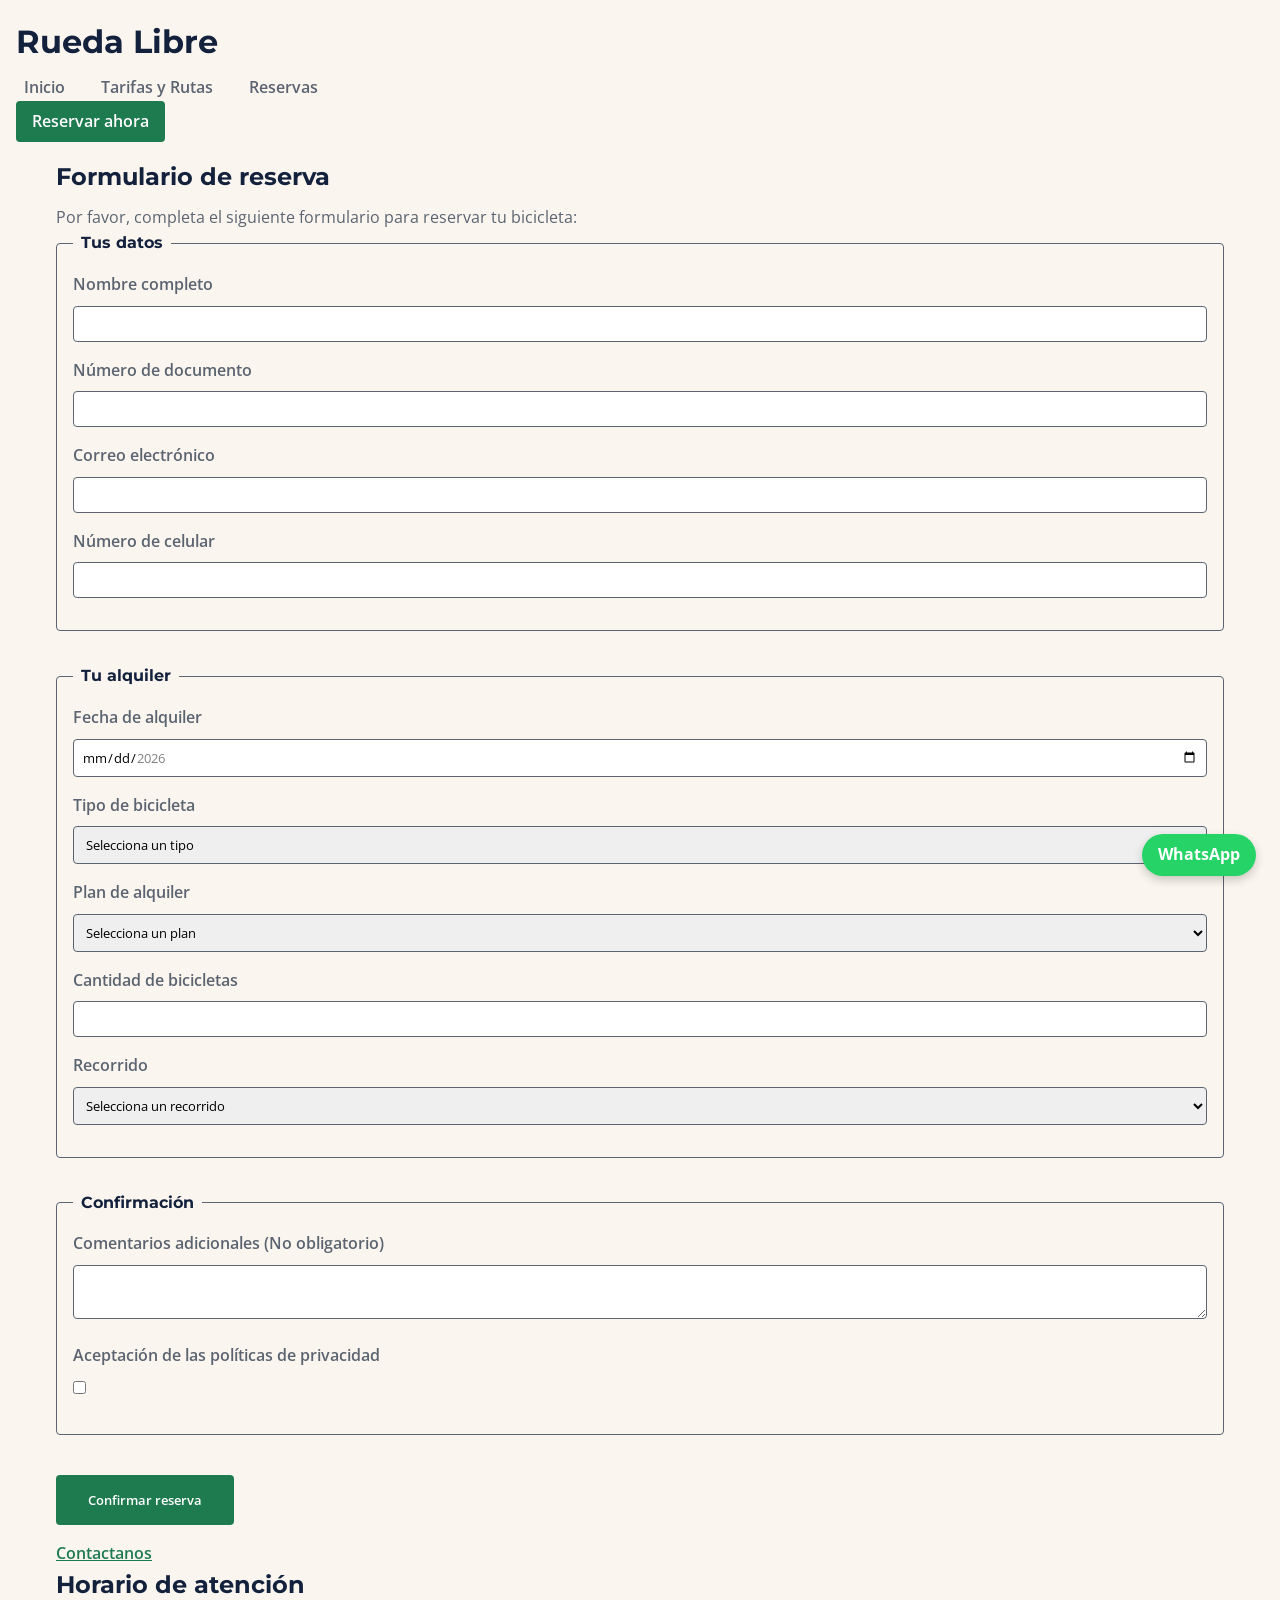
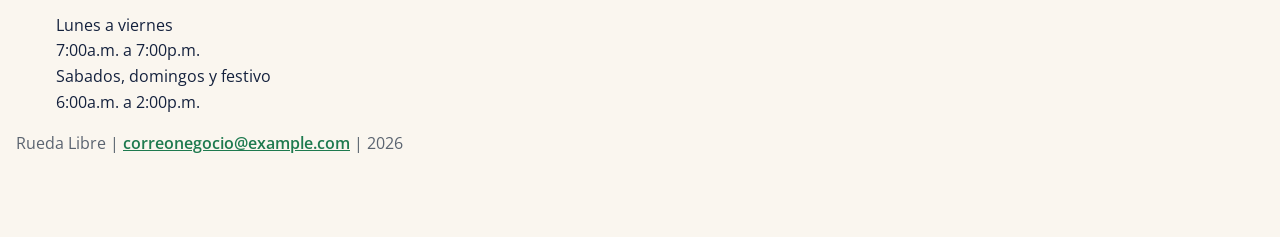
==== paginas/reservas.html @ 7e75de35 "v1.0" ====
<!doctype html>
<footer lang="es">
  <head>
    <meta charset="UTF-8" />
    <meta name="viewport" content="width=device-width, initial-scale=1.0" />
    <title>Reserva tu bicicleta</title>

    <link rel="preconnect" href="https://fonts.googleapis.com" />
    <link rel="preconnect" href="https://fonts.gstatic.com" crossorigin />
    <link
      href="https://fonts.googleapis.com/css2?family=Montserrat:ital,wght@0,100..900;1,100..900&family=Open+Sans:ital,wght@0,300..800;1,300..800&display=swap"
      rel="stylesheet"
    />
    <link rel="stylesheet" href="../css/styles.css" />
  </head>
  <body>

    <header>
      <h1> Rueda Libre</h1>
      <nav> 
      <ul id="menu">
      <li><a href="../index.html">Inicio</a></li>
      <li><a href="tarifas.html">Tarifas y Rutas</a></li>
      <li><a href="#reservas">Reservas</a></li>
      
    </ul>
    <a href="reservas.html" class="boton-reservar">Reservar ahora</a>
    </nav>
    </header>


    <main>

      <section>
        <h2>Formulario de reserva</h2>
        <p>Por favor, completa el siguiente formulario para reservar tu bicicleta:</p>

      <form action="#" method="post">
        <fieldset>
          <legend>Tus datos</legend> 
          <p>
            <label for="nombre">Nombre completo</label>
            <input type="text" id="nombre" name="nombre" required minlength="3"/>
          </p>
          <p> 
            <label for="documento">Número de documento</label>
            <input type="tel" id="documento" name="documento" required minlength="6" maxlength="10"/>
          </p>
          <p>
            <label for="correo">Correo electrónico</label>
            <input type="email" id="correo" name="correo" required/>
          </p>
          <p>
            <label for="celular">Número de celular</label>
            <input type="tel" id="celular" name="celular" required minlength="10" maxlength="10" pattern="3[0-9]{9}" title="El número debe tener 10 dígitos y empezar por 3"/>
           </p>
    
        </fieldset>

        <fieldset>
          <legend>Tu alquiler</legend> 
          <p>
            <label for="fecha">Fecha de alquiler</label>
            <input type="date" id="fecha" name="fecha" required min="2026-11-01" max="2026-12-31"/>
          </p>
          <p>
            <label for="tipobici">Tipo de bicicleta</label>
            <select id="tipobici" name="tipobici" required>
              <option value="">Selecciona un tipo</option>
              <option value="urbana">Urbana</option>
              <option value="montaña">Montaña</option>
              <option value="eléctrica">Eléctrica</option>
            </select>
          </p>
          <p>
            <label for="plan">Plan de alquiler</label>
            <select id="plan" name="plan" required>
              <option value="">Selecciona un plan</option>
              <option value="1hora">1 hora</option>
              <option value="mediodia">Medio dia</option>
              <option value="diacompleto">Día completo</option>
            </select>
          </p>
          <p>
            <label for="cantidad">Cantidad de bicicletas</label>
            <input type="number" id="cantidad" name="cantidad" required min="1" max="6"/>
          </p>
          <p>
            <label for="recorrido">Recorrido</label>
            <select id="recorrido" name="recorrido" required>
              <option value="">Selecciona un recorrido</option>
              <option value="rioyparques">Rio y Parques</option>
              <option value="saboresdebarrio">Sabores de Barrio</option>
              <option value="retolaspalmas">Reto Las Palmas</option>
              <option value="ninguno">Ninguno</option>
            </select>
          </p>
          </fieldset>

          <fieldset>
          <legend>Confirmación</legend>
          <p>
            <label for="comentarios">Comentarios adicionales (No obligatorio)</label>
            <textarea id="comentarios" name="comentarios" rows="2" maxlength="300"></textarea>
          </p>
          <p>
            <label for="politicas">Aceptación de las políticas de privacidad</label>
            <input type="checkbox" id="politicas" name="politicas" required/>
          </p>
          </fieldset>
          <p><button type="submit">Confirmar reserva</button></p>

      </form>
    </section>

    



    <a href="mailto:correocontacto@example.com">Contactanos</a>
    
    <aside>
    <h2>Horario de atención</h2>
    <dl>
      <dt>Lunes a viernes</dt>
      <dd>7:00a.m. a 7:00p.m.</dd>
      <dt>Sabados, domingos y festivo</dt>
      <dd>6:00a.m. a 2:00p.m.</dd>
    </dl>
</aside>
</main>

  <footer>
    
    <p>Rueda Libre | <a href="mailto:correonegocio@example.com">
      correonegocio@example.com</a> | 2026
    </p>

  </footer>

  <a href="https://wa.me/573000000000" target="_blank" rel="noopener noreferrer" class="boton-whatsapp">
  WhatsApp
</a>
  </body>
</html>
---- css/styles.css ----
*,
*::before,
*::after {
  box-sizing: border-box;
  margin: 0;
  padding: 0;
}

:root {
  --verde-ruta: #1e7a4f;
  --naranja-pedal: #f39a2b;
  --azul-noche: #14213d;
  --crema: #faf6ef;
  --gris-asfalto: #5b6470;

  --fuente-titulos: "Montserrat", sans-serif;
  --fuente-cuerpo: "Open Sans", sans-serif;

  --espacio-sm: 0.5rem;
  --espacio-md: 1rem;
  --espacio-lg: 2rem;
}

body {
  font-family: var(--fuente-cuerpo);
  font-weight: 400;
  color: var(--azul-noche);
  background-color: var(--crema);
  padding: var(--espacio-md);
  padding-bottom: 5rem; 
  line-height: 1.6;
}

main,
.contenedor-principal {
  max-width: 75rem;
  margin-left: auto;
  margin-right: auto;
  padding: var(--espacio-md);
}

.portada {
  min-height: 70vh;
  padding: var(--espacio-lg);
}

h1,
h2,
h3,
h4,
h5,
h6 {
  font-family: var(--fuente-titulos);
  font-weight: 700;
  color: var(--azul-noche);
  margin-bottom: var(--espacio-sm);
}

.texto-secundario,
footer p {
  color: var(--gris-asfalto);
  font-weight: 400;
}

a {
  color: var(--verde-ruta);
  font-weight: 600;
}

a:hover {
  color: var(--naranja-pedal);
  text-decoration: underline;
}

#menu ul {
  list-style: none;
}

#menu li {
  display: inline-block;
  margin-right: var(--espacio-md);
}

#menu a {
  color: var(--gris-asfalto);
  text-decoration: none;
  font-weight: 600;
  padding: var(--espacio-sm);
}

#menu a.activo {
  color: var(--verde-ruta);
  font-weight: 600;
}

#menu a:hover {
  color: var(--naranja-pedal);
  text-decoration: underline;
}

#menu a:focus {
  color: var(--verde-ruta);
  outline: 3px solid var(--naranja-pedal);
  outline-offset: 3px;
}

.tarjeta-servicio,
article {
  background-color: #ffffff;
  border: 1px solid var(--gris-asfalto);
  border-radius: 4px;
  padding: var(--espacio-md);
  margin-bottom: var(--espacio-lg);
}

.tarjeta-servicio img,
main img {
  width: 100%;
  height: auto;
  display: block;
}


.tarjeta-destacada {
  position: relative;
}


.insignia-nuevo {
  position: absolute;
  top: 0.5rem;
  right: 0.5rem;
  background-color: var(--naranja-pedal);
  color: var(--azul-noche);
  font-family: var(--fuente-titulos);
  font-size: 0.8rem;
  font-weight: 700;
  padding: 0.2rem 0.6rem;
  border-radius: 4px;
  text-transform: uppercase;
}


button,
.boton,
.boton-reservar {
  display: inline-block;
  background-color: var(--verde-ruta);
  color: #ffffff;
  border: none;
  padding: var(--espacio-sm) var(--espacio-md);
  font-family: var(--fuente-cuerpo);
  font-weight: 600;
  text-decoration: none;
  border-radius: 4px;
  cursor: pointer;
}

button:hover,
.boton:hover,
.boton-reservar:hover {
  background-color: var(--naranja-pedal);
  color: var(--azul-noche);
  text-decoration: underline;
}

button:focus,
.boton:focus,
.boton-reservar:focus {
  outline: 3px solid var(--naranja-pedal);
  outline-offset: 3px;
}


.boton-whatsapp {
  position: fixed;
  bottom: 1.5rem;
  right: 1.5rem;
  background-color: #25d366;
  color: #ffffff;
  font-family: var(--fuente-cuerpo);
  font-weight: 700;
  padding: var(--espacio-sm) var(--espacio-md);
  border-radius: 50px;
  text-decoration: none;
  box-shadow: 0 4px 10px rgba(0, 0, 0, 0.2);
  z-index: 1000;
}

.boton-whatsapp:hover {
  background-color: #128c7e;
  color: #ffffff;
}

.boton-whatsapp:focus {
  outline: 3px solid var(--naranja-pedal);
  outline-offset: 3px;
}

table {
  width: 100%;
  border-collapse: collapse;
  margin-bottom: var(--espacio-lg);
}

th,
td {
  padding: var(--espacio-sm) var(--espacio-md);
  border: 1px solid var(--gris-asfalto);
  text-align: left;
}

th {
  background-color: var(--azul-noche);
  color: #ffffff;
  font-family: var(--fuente-titulos);
}

form fieldset {
  border: 1px solid var(--gris-asfalto);
  padding: var(--espacio-md);
  margin-bottom: var(--espacio-lg);
  border-radius: 4px;
}

form legend {
  font-family: var(--fuente-titulos);
  font-weight: 700;
  padding: 0 var(--espacio-sm);
  color: var(--azul-noche);
}

form p {
  margin-bottom: var(--espacio-md);
}

form label {
  display: block;
  margin-bottom: var(--espacio-sm);
  font-weight: 600;
}

input,
select,
textarea {
  width: 100%;
  border: 1px solid var(--gris-asfalto);
  padding: var(--espacio-sm);
  font-family: var(--fuente-cuerpo);
  border-radius: 4px;
}

input[type="checkbox"] {
  width: auto;
  display: inline-block;
  margin-right: var(--espacio-sm);
}

input:focus,
select:focus,
textarea:focus {
  outline: 3px solid var(--naranja-pedal);
  outline-offset: 2px;
  border-color: var(--verde-ruta);
}

form button {
  padding: var(--espacio-md) var(--espacio-lg);
  margin-top: var(--espacio-sm);
}
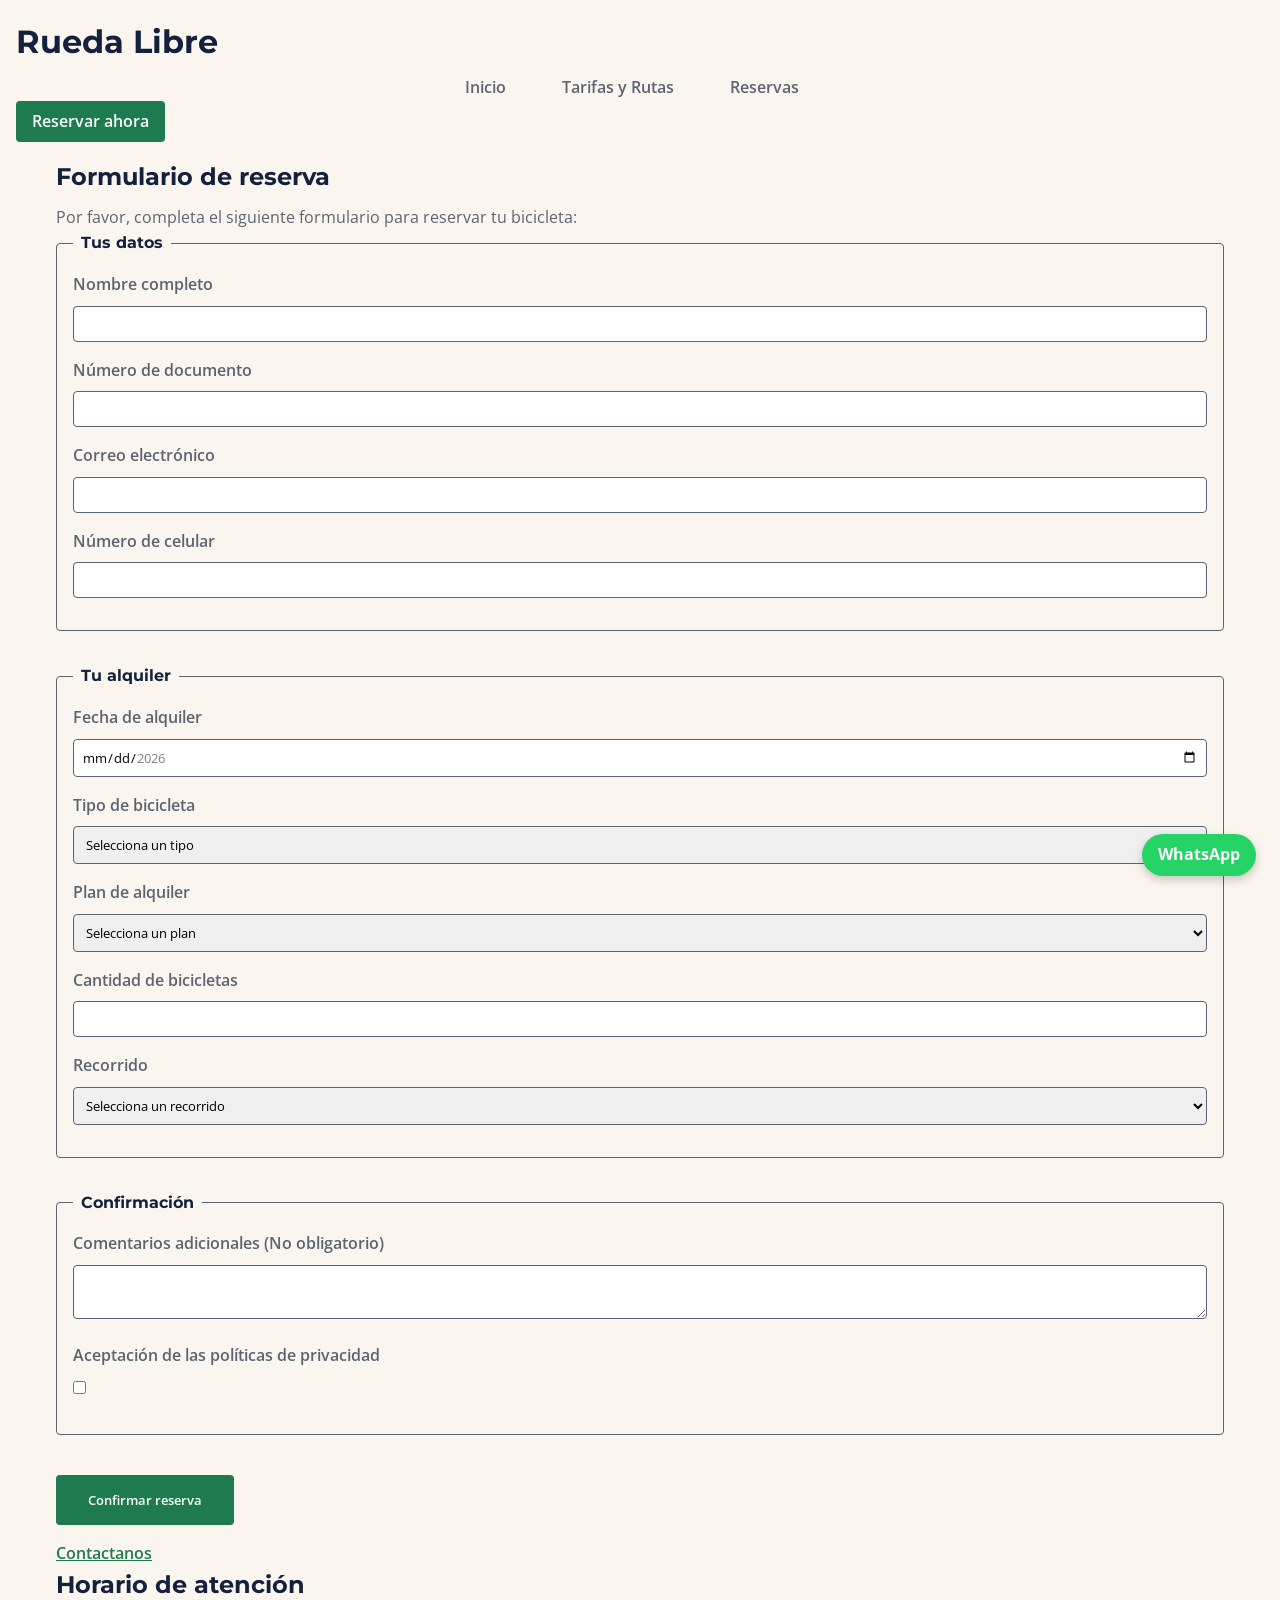
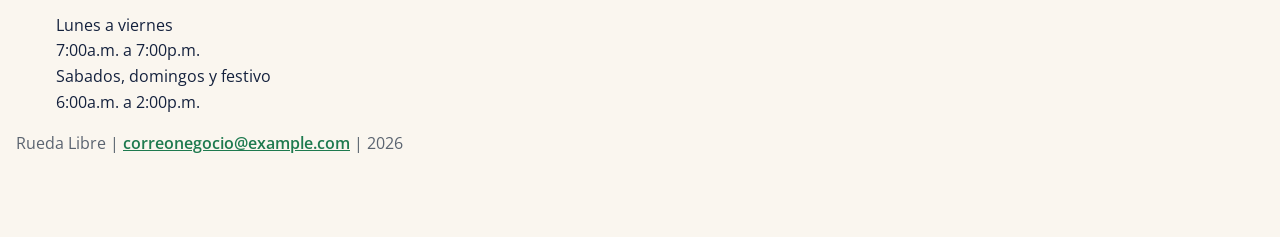
==== commit 14cd4adf: "Menu centralizado" ====
--- a/paginas/reservas.html
+++ b/paginas/reservas.html
@@ -18,7 +18,7 @@
     <header>
       <h1> Rueda Libre</h1>
       <nav> 
-      <ul id="menu">
+      <ul class="menu">
       <li><a href="../index.html">Inicio</a></li>
       <li><a href="tarifas.html">Tarifas y Rutas</a></li>
       <li><a href="#reservas">Reservas</a></li>
--- a/css/styles.css
+++ b/css/styles.css
@@ -72,54 +72,86 @@
   text-decoration: underline;
 }
 
-#menu ul {
+.menu ul {
+  display: flex;
+  justify-content: center;
   list-style: none;
-}
-
-#menu li {
+  text-align: center;
+  
+}
+
+.menu li {
+  display: flex;
+  justify-content: center;
   display: inline-block;
   margin-right: var(--espacio-md);
 }
 
-#menu a {
+.menu {
+  display: flex;
+  flex-wrap: wrap;
+  flex-direction: row;
+  justify-content: center;
+  align-items: center;
+  gap: 1.5rem;
+}
+.menu a {
   color: var(--gris-asfalto);
   text-decoration: none;
   font-weight: 600;
   padding: var(--espacio-sm);
 }
 
-#menu a.activo {
+.menu a.activo {
   color: var(--verde-ruta);
   font-weight: 600;
 }
 
-#menu a:hover {
+.menu a:hover {
   color: var(--naranja-pedal);
   text-decoration: underline;
-}
-
-#menu a:focus {
+  
+}
+
+.menu a:focus {
   color: var(--verde-ruta);
   outline: 3px solid var(--naranja-pedal);
   outline-offset: 3px;
 }
 
-.tarjeta-servicio,
-article {
+.tarjetas {
+  display: grid;
+  grid-template-columns: repeat(auto-fit, minmax(250px, 1fr));
+  gap: 1.5rem;
   background-color: #ffffff;
   border: 1px solid var(--gris-asfalto);
   border-radius: 4px;
   padding: var(--espacio-md);
-  margin-bottom: var(--espacio-lg);
-}
-
-.tarjeta-servicio img,
+  margin-bottom: var(--espacio-lg); 
+  
+}
+
+.infoserv {
+  display: flex;
+  flex-direction: column;
+
+}
+
+.tarjetas img,
 main img {
-  width: 100%;
+  width: 30%;
   height: auto;
-  display: block;
-}
-
+  display: flex;
+}
+
+#imgserv {
+  display: flex;
+  flex: wrap;
+  flex-direction: row;
+  justify-content: space-between;
+  border-radius: 4px;
+  border: px solid var(--gris-asfalto);
+}
 
 .tarjeta-destacada {
   position: relative;
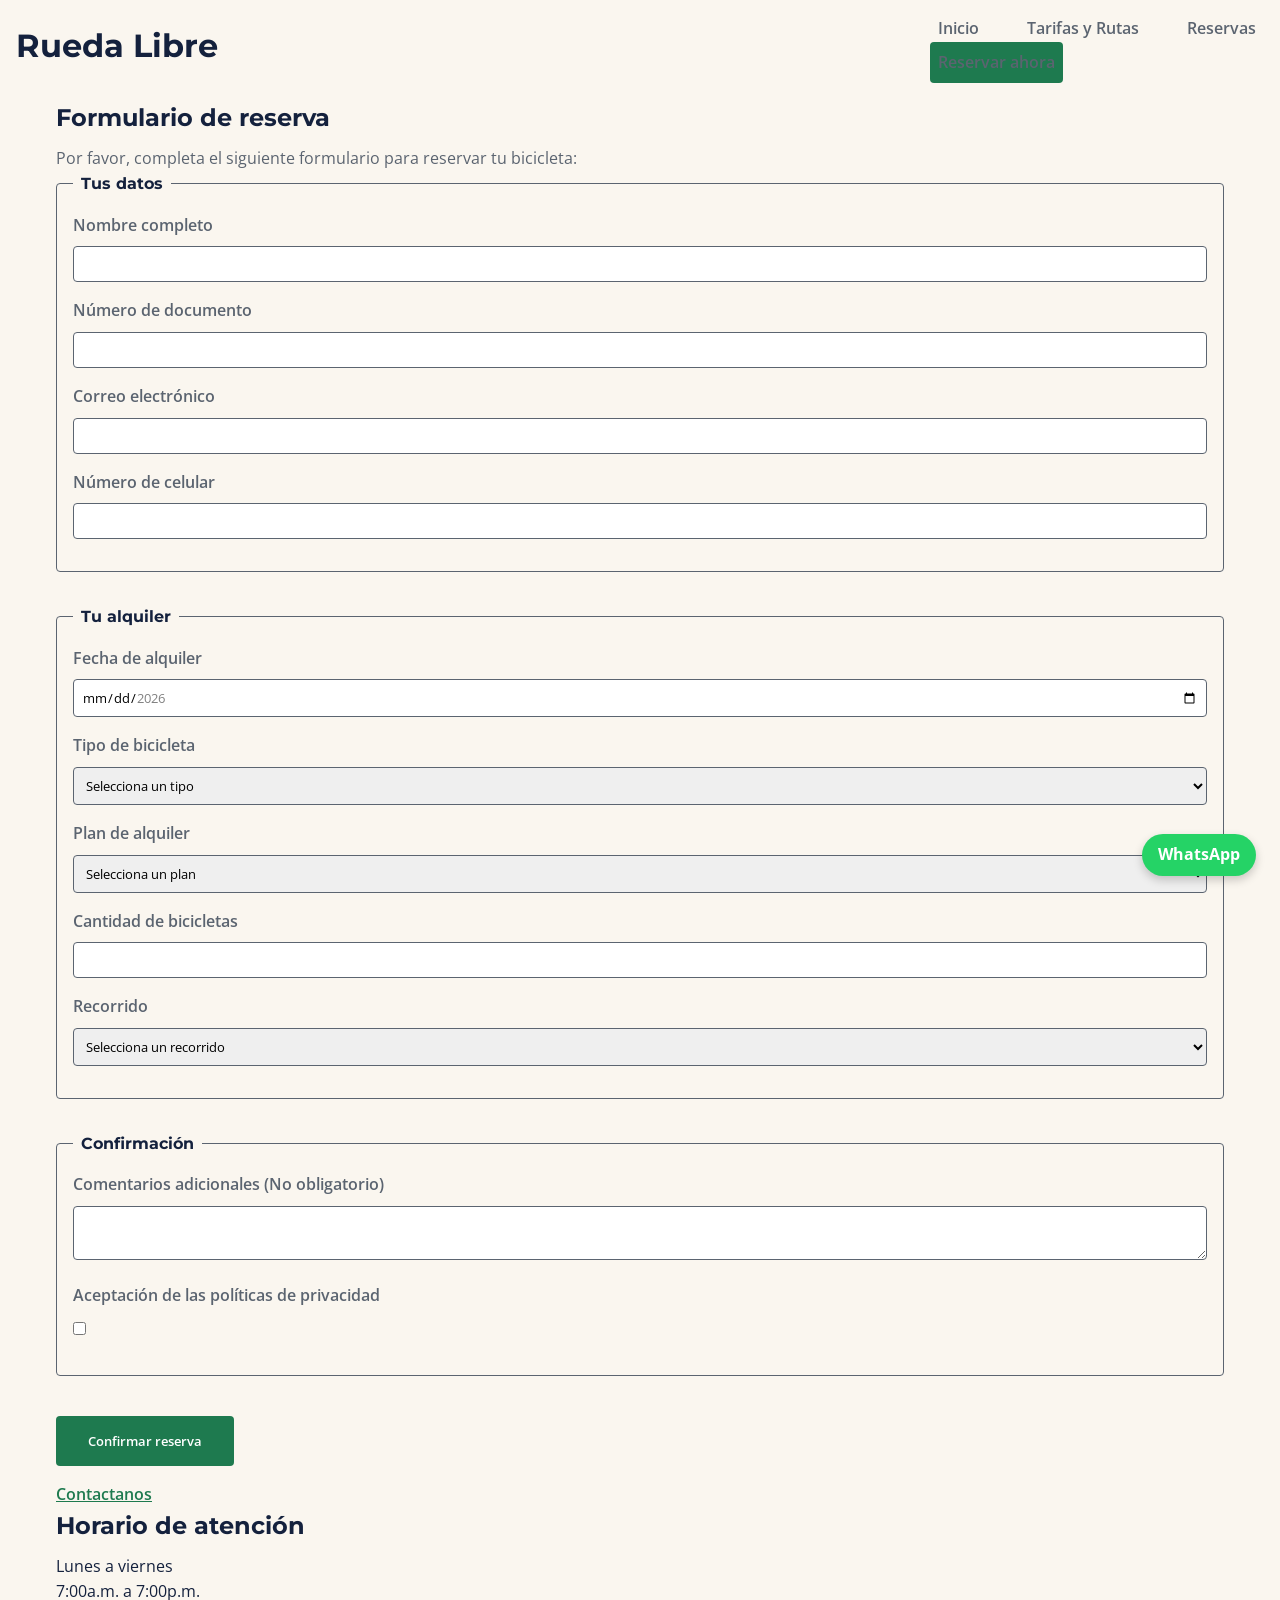
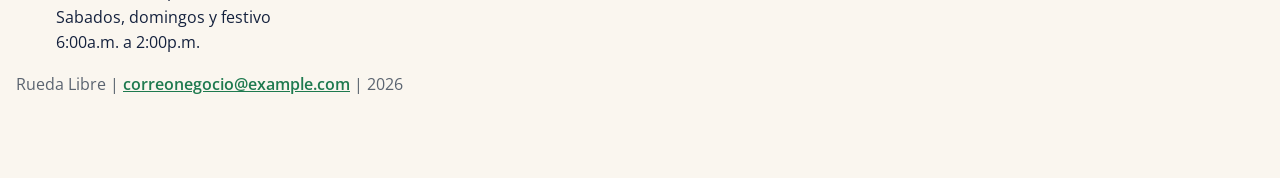
==== commit 19449e01: "Diseño Responsive, footer - menu" ====
--- a/paginas/reservas.html
+++ b/paginas/reservas.html
@@ -15,10 +15,10 @@
   </head>
   <body>
 
-    <header>
+    <header class="menu">
       <h1> Rueda Libre</h1>
       <nav> 
-      <ul class="menu">
+      <ul>
       <li><a href="../index.html">Inicio</a></li>
       <li><a href="tarifas.html">Tarifas y Rutas</a></li>
       <li><a href="#reservas">Reservas</a></li>
@@ -130,7 +130,7 @@
 </aside>
 </main>
 
-  <footer>
+  <footer class="footer">
     
     <p>Rueda Libre | <a href="mailto:correonegocio@example.com">
       correonegocio@example.com</a> | 2026
--- a/css/styles.css
+++ b/css/styles.css
@@ -74,26 +74,24 @@
 
 .menu ul {
   display: flex;
+  gap: 2rem;
+  flex-wrap: wrap;
+  margin: 0;
+  padding: 0;
   justify-content: center;
   list-style: none;
   text-align: center;
   
 }
 
-.menu li {
-  display: flex;
-  justify-content: center;
-  display: inline-block;
-  margin-right: var(--espacio-md);
-}
 
 .menu {
   display: flex;
   flex-wrap: wrap;
   flex-direction: row;
-  justify-content: center;
+  justify-content: space-between;
   align-items: center;
-  gap: 1.5rem;
+  gap: 0.5rem;
 }
 .menu a {
   color: var(--gris-asfalto);
@@ -219,6 +217,15 @@
   z-index: 1000;
 }
 
+.footer {
+  display: flex;
+  justify-content: space-between;
+  align-items: flex-start;
+  flex-wrap: wrap;
+  gap: 1.5rem;
+  
+}
+
 .boton-whatsapp:hover {
   background-color: #128c7e;
   color: #ffffff;
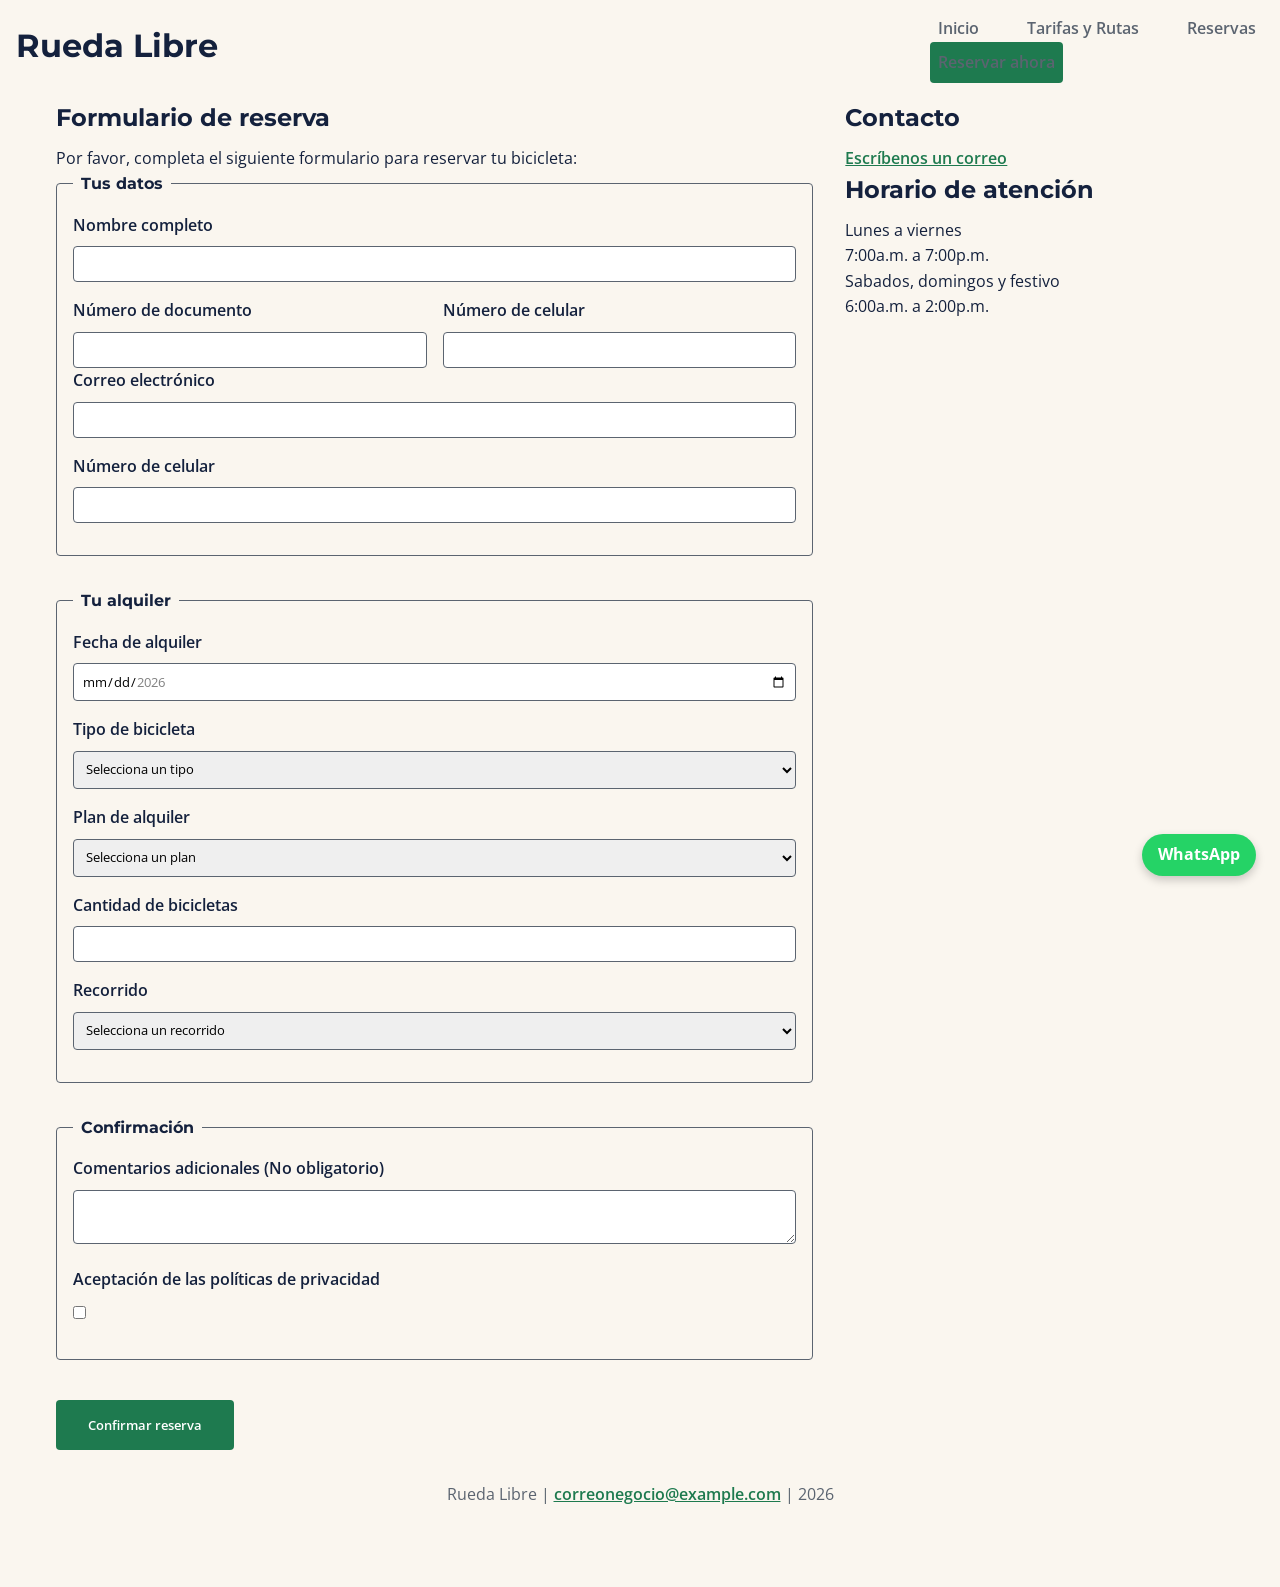
==== commit a2884c2e: "Layout en dos dimensiones - reservas e inicio" ====
--- a/paginas/reservas.html
+++ b/paginas/reservas.html
@@ -1,5 +1,5 @@
 <!doctype html>
-<footer lang="es">
+<html lang="es">
   <head>
     <meta charset="UTF-8" />
     <meta name="viewport" content="width=device-width, initial-scale=1.0" />
@@ -14,132 +14,199 @@
     <link rel="stylesheet" href="../css/styles.css" />
   </head>
   <body>
-
     <header class="menu">
-      <h1> Rueda Libre</h1>
-      <nav> 
-      <ul>
-      <li><a href="../index.html">Inicio</a></li>
-      <li><a href="tarifas.html">Tarifas y Rutas</a></li>
-      <li><a href="#reservas">Reservas</a></li>
-      
-    </ul>
-    <a href="reservas.html" class="boton-reservar">Reservar ahora</a>
-    </nav>
+      <h1>Rueda Libre</h1>
+      <nav>
+        <ul>
+          <li><a href="../index.html">Inicio</a></li>
+          <li><a href="tarifas.html">Tarifas y Rutas</a></li>
+          <li><a href="#reservas">Reservas</a></li>
+        </ul>
+        <a href="reservas.html" class="boton-reservar">Reservar ahora</a>
+      </nav>
     </header>
 
-
-    <main>
-
+    <main class="contenedor-reservas">
       <section>
         <h2>Formulario de reserva</h2>
-        <p>Por favor, completa el siguiente formulario para reservar tu bicicleta:</p>
-
-      <form action="#" method="post">
-        <fieldset>
-          <legend>Tus datos</legend> 
-          <p>
-            <label for="nombre">Nombre completo</label>
-            <input type="text" id="nombre" name="nombre" required minlength="3"/>
-          </p>
-          <p> 
-            <label for="documento">Número de documento</label>
-            <input type="tel" id="documento" name="documento" required minlength="6" maxlength="10"/>
-          </p>
-          <p>
-            <label for="correo">Correo electrónico</label>
-            <input type="email" id="correo" name="correo" required/>
-          </p>
-          <p>
-            <label for="celular">Número de celular</label>
-            <input type="tel" id="celular" name="celular" required minlength="10" maxlength="10" pattern="3[0-9]{9}" title="El número debe tener 10 dígitos y empezar por 3"/>
-           </p>
-    
-        </fieldset>
-
-        <fieldset>
-          <legend>Tu alquiler</legend> 
-          <p>
-            <label for="fecha">Fecha de alquiler</label>
-            <input type="date" id="fecha" name="fecha" required min="2026-11-01" max="2026-12-31"/>
-          </p>
-          <p>
-            <label for="tipobici">Tipo de bicicleta</label>
-            <select id="tipobici" name="tipobici" required>
-              <option value="">Selecciona un tipo</option>
-              <option value="urbana">Urbana</option>
-              <option value="montaña">Montaña</option>
-              <option value="eléctrica">Eléctrica</option>
-            </select>
-          </p>
-          <p>
-            <label for="plan">Plan de alquiler</label>
-            <select id="plan" name="plan" required>
-              <option value="">Selecciona un plan</option>
-              <option value="1hora">1 hora</option>
-              <option value="mediodia">Medio dia</option>
-              <option value="diacompleto">Día completo</option>
-            </select>
-          </p>
-          <p>
-            <label for="cantidad">Cantidad de bicicletas</label>
-            <input type="number" id="cantidad" name="cantidad" required min="1" max="6"/>
-          </p>
-          <p>
-            <label for="recorrido">Recorrido</label>
-            <select id="recorrido" name="recorrido" required>
-              <option value="">Selecciona un recorrido</option>
-              <option value="rioyparques">Rio y Parques</option>
-              <option value="saboresdebarrio">Sabores de Barrio</option>
-              <option value="retolaspalmas">Reto Las Palmas</option>
-              <option value="ninguno">Ninguno</option>
-            </select>
-          </p>
+        <p>
+          Por favor, completa el siguiente formulario para reservar tu
+          bicicleta:
+        </p>
+
+        <form action="#" method="post">
+          <fieldset>
+            <legend>Tus datos</legend>
+            <p>
+              <label for="nombre">Nombre completo</label>
+              <input
+                type="text"
+                id="nombre"
+                name="nombre"
+                required
+                minlength="3"
+              />
+            </p>
+            <section class="fila-campos">
+              <p>
+                <label for="documento">Número de documento</label>
+                <input
+                  type="tel"
+                  id="documento"
+                  name="documento"
+                  required
+                  minlength="6"
+                  maxlength="10"
+                />
+              </p>
+              <p>
+                <label for="celular">Número de celular</label>
+                <input
+                  type="tel"
+                  id="celular"
+                  name="celular"
+                  required
+                  minlength="10"
+                  maxlength="10"
+                  pattern="3[0-9]{9}"
+                  title="El número debe tener 10 dígitos y empezar por 3"
+                />
+              </p>
+            </section>
+            <p>
+              <label for="correo">Correo electrónico</label>
+              <input type="email" id="correo" name="correo" required />
+            </p>
+            <p>
+              <label for="celular">Número de celular</label>
+              <input
+                type="tel"
+                id="celular"
+                name="celular"
+                required
+                minlength="10"
+                maxlength="10"
+                pattern="3[0-9]{9}"
+                title="El número debe tener 10 dígitos y empezar por 3"
+              />
+            </p>
           </fieldset>
 
           <fieldset>
-          <legend>Confirmación</legend>
-          <p>
-            <label for="comentarios">Comentarios adicionales (No obligatorio)</label>
-            <textarea id="comentarios" name="comentarios" rows="2" maxlength="300"></textarea>
-          </p>
-          <p>
-            <label for="politicas">Aceptación de las políticas de privacidad</label>
-            <input type="checkbox" id="politicas" name="politicas" required/>
-          </p>
+            <legend>Tu alquiler</legend>
+            <p>
+              <label for="fecha">Fecha de alquiler</label>
+              <input
+                type="date"
+                id="fecha"
+                name="fecha"
+                required
+                min="2026-11-01"
+                max="2026-12-31"
+              />
+            </p>
+            <p>
+              <label for="tipobici">Tipo de bicicleta</label>
+              <select id="tipobici" name="tipobici" required>
+                <option value="">Selecciona un tipo</option>
+                <option value="urbana">Urbana</option>
+                <option value="montaña">Montaña</option>
+                <option value="eléctrica">Eléctrica</option>
+              </select>
+            </p>
+            <p>
+              <label for="plan">Plan de alquiler</label>
+              <select id="plan" name="plan" required>
+                <option value="">Selecciona un plan</option>
+                <option value="1hora">1 hora</option>
+                <option value="mediodia">Medio dia</option>
+                <option value="diacompleto">Día completo</option>
+              </select>
+            </p>
+            <p>
+              <label for="cantidad">Cantidad de bicicletas</label>
+              <input
+                type="number"
+                id="cantidad"
+                name="cantidad"
+                required
+                min="1"
+                max="6"
+              />
+            </p>
+            <p>
+              <label for="recorrido">Recorrido</label>
+              <select id="recorrido" name="recorrido" required>
+                <option value="">Selecciona un recorrido</option>
+                <option value="rioyparques">Rio y Parques</option>
+                <option value="saboresdebarrio">Sabores de Barrio</option>
+                <option value="retolaspalmas">Reto Las Palmas</option>
+                <option value="ninguno">Ninguno</option>
+              </select>
+            </p>
+          </fieldset>
+
+          <fieldset>
+            <legend>Confirmación</legend>
+            <p>
+              <label for="comentarios"
+                >Comentarios adicionales (No obligatorio)</label
+              >
+              <textarea
+                id="comentarios"
+                name="comentarios"
+                rows="2"
+                maxlength="300"
+              ></textarea>
+            </p>
+            <p>
+              <label for="politicas"
+                >Aceptación de las políticas de privacidad</label
+              >
+              <input type="checkbox" id="politicas" name="politicas" required />
+            </p>
           </fieldset>
           <p><button type="submit">Confirmar reserva</button></p>
-
-      </form>
-    </section>
-
-    
-
-
-
-    <a href="mailto:correocontacto@example.com">Contactanos</a>
-    
-    <aside>
-    <h2>Horario de atención</h2>
-    <dl>
-      <dt>Lunes a viernes</dt>
-      <dd>7:00a.m. a 7:00p.m.</dd>
-      <dt>Sabados, domingos y festivo</dt>
-      <dd>6:00a.m. a 2:00p.m.</dd>
-    </dl>
-</aside>
-</main>
-
-  <footer class="footer">
-    
-    <p>Rueda Libre | <a href="mailto:correonegocio@example.com">
-      correonegocio@example.com</a> | 2026
-    </p>
-
-  </footer>
-
-  <a href="https://wa.me/573000000000" target="_blank" rel="noopener noreferrer" class="boton-whatsapp">
-  WhatsApp
-</a>
+        </form>
+      </section>
+
+      <aside>
+        <section>
+          <h2>Contacto</h2>
+          <p>
+            <a href="mailto:correocontacto@example.com">Escríbenos un correo</a>
+          </p>
+        </section>
+
+        <section>
+          <h2>Horario de atención</h2>
+          <dl>
+            <dt>Lunes a viernes</dt>
+            <dd>7:00a.m. a 7:00p.m.</dd>
+            <dt>Sabados, domingos y festivo</dt>
+            <dd>6:00a.m. a 2:00p.m.</dd>
+          </dl>
+        </section>
+      </aside>
+    </main>
+
+    <footer class="footer">
+      <p>
+        Rueda Libre |
+        <a href="mailto:correonegocio@example.com">
+          correonegocio@example.com</a
+        >
+        | 2026
+      </p>
+    </footer>
+
+    <a
+      href="https://wa.me/573000000000"
+      target="_blank"
+      rel="noopener noreferrer"
+      class="boton-whatsapp"
+    >
+      WhatsApp
+    </a>
   </body>
 </html>
--- a/css/styles.css
+++ b/css/styles.css
@@ -37,6 +37,23 @@
   margin-left: auto;
   margin-right: auto;
   padding: var(--espacio-md);
+}
+
+.contenedor-reservas {
+  display: grid;
+  grid-template-columns: 2fr 1fr; 
+  gap: var(--espacio-lg);
+  align-items: start; 
+}
+
+.fila-campos {
+  display: flex;
+  gap: 1rem; 
+}
+
+.fila-campos p {
+  flex: 1; 
+  margin-bottom: 0; 
 }
 
 .portada {
@@ -84,6 +101,24 @@
   
 }
 
+.portada {
+  display: grid;
+  grid-template-columns: 1fr 1fr; /* 2 columnas iguales */
+  gap: var(--espacio-lg);
+  align-items: center; /* Centra el texto verticalmente */
+}
+
+.portada-img {
+  width: 100%;
+  height: auto;
+}
+
+
+.rutas-galeria {
+  display: grid;
+  grid-template-columns: repeat(3, 1fr);
+  gap: 1.5rem;
+}
 
 .menu {
   display: flex;
@@ -117,38 +152,43 @@
   outline-offset: 3px;
 }
 
-.tarjetas {
+.flota-contenedor {
   display: grid;
   grid-template-columns: repeat(auto-fit, minmax(250px, 1fr));
   gap: 1.5rem;
+}
+
+.tarjetas {
+  display: flex;
+  flex-direction: column;
+  justify-content: space-between;
+
   background-color: #ffffff;
   border: 1px solid var(--gris-asfalto);
   border-radius: 4px;
   padding: var(--espacio-md);
-  margin-bottom: var(--espacio-lg); 
-  
-}
-
-.infoserv {
+  margin-bottom: var(--espacio-lg);
+}
+
+.servicios-contenedor {
+  display: grid;
+  grid-template-columns: repeat(auto-fit, minmax(250px, 1fr));
+  gap: 1.5rem;
+}
+
+.tarjetas img {
+  width: 100%;
+}
+
+.tarjetas section {
   display: flex;
   flex-direction: column;
-
-}
-
-.tarjetas img,
-main img {
-  width: 30%;
-  height: auto;
-  display: flex;
-}
-
-#imgserv {
-  display: flex;
-  flex: wrap;
-  flex-direction: row;
-  justify-content: space-between;
-  border-radius: 4px;
-  border: px solid var(--gris-asfalto);
+  padding: var(--espacio-md); /* El padding ahora va solo en los textos */
+  height: 100%; 
+}
+
+.tarjetas .boton-reservar {
+  margin-top: auto; 
 }
 
 .tarjeta-destacada {
@@ -219,7 +259,7 @@
 
 .footer {
   display: flex;
-  justify-content: space-between;
+  justify-content: space-around;
   align-items: flex-start;
   flex-wrap: wrap;
   gap: 1.5rem;
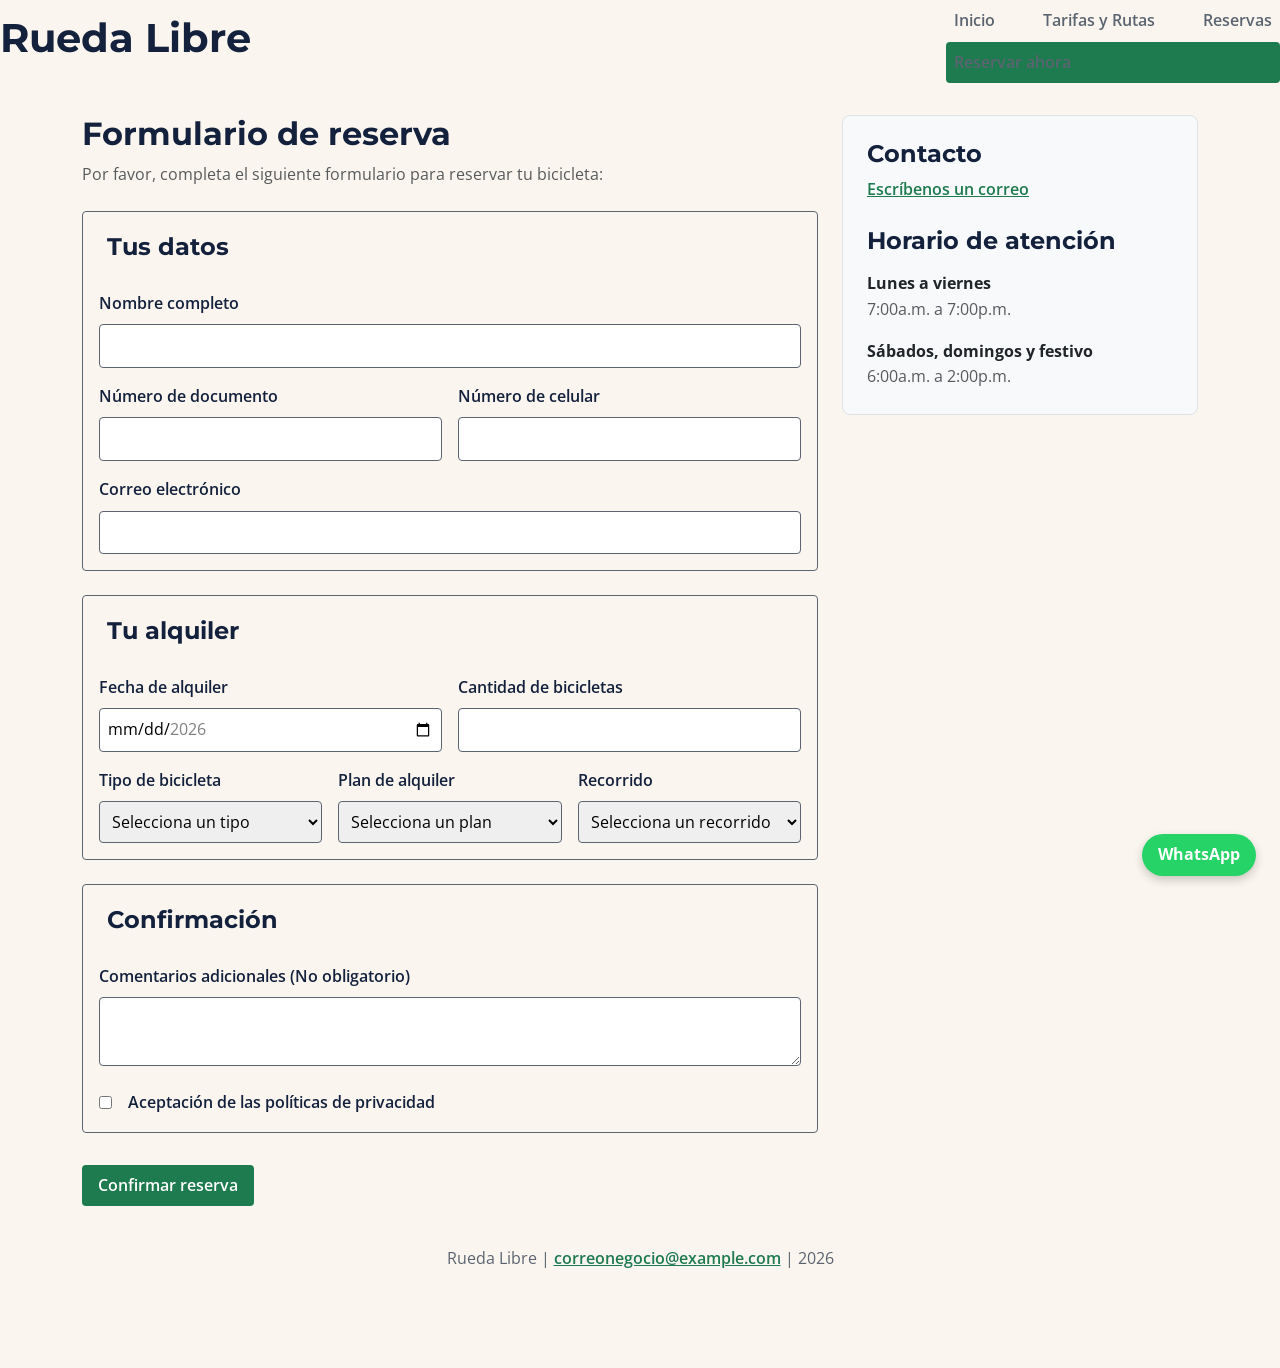
==== commit 17136e5d: "Rueda Libre V2.0-beta" ====
--- a/paginas/reservas.html
+++ b/paginas/reservas.html
@@ -11,8 +11,15 @@
       href="https://fonts.googleapis.com/css2?family=Montserrat:ital,wght@0,100..900;1,100..900&family=Open+Sans:ital,wght@0,300..800;1,300..800&display=swap"
       rel="stylesheet"
     />
+    <link
+      href="https://cdn.jsdelivr.net/npm/bootstrap@5.3.3/dist/css/bootstrap.min.css"
+      rel="stylesheet"
+      integrity="sha384-QWTKZyjpPEjISv5WaRU9OFeRpok6YctnYmDr5pNlyT2bRjXh0JMhjY6hW+ALEwIH"
+      crossorigin="anonymous"
+    />
     <link rel="stylesheet" href="../css/styles.css" />
   </head>
+
   <body>
     <header class="menu">
       <h1>Rueda Libre</h1>
@@ -26,168 +33,186 @@
       </nav>
     </header>
 
-    <main class="contenedor-reservas">
-      <section>
-        <h2>Formulario de reserva</h2>
-        <p>
-          Por favor, completa el siguiente formulario para reservar tu
-          bicicleta:
-        </p>
-
-        <form action="#" method="post">
-          <fieldset>
-            <legend>Tus datos</legend>
+    <main class="container my-4">
+      <div class="row g-4" id="reservas">
+        <section class="col-12 col-md-8">
+          <h2 class="mb-2">Formulario de reserva</h2>
+          <p class="text-body-secondary mb-4">
+            Por favor, completa el siguiente formulario para reservar tu
+            bicicleta:
+          </p>
+
+          <form action="#" method="post">
+            <fieldset class="mb-4">
+              <legend>Tus datos</legend>
+
+              <div class="row g-3">
+                <div class="col-12">
+                  <label for="nombre">Nombre completo</label>
+                  <input
+                    type="text"
+                    id="nombre"
+                    name="nombre"
+                    required
+                    minlength="3"
+                  />
+                </div>
+
+                <div class="col-12 col-md-6">
+                  <label for="documento">Número de documento</label>
+                  <input
+                    type="tel"
+                    id="documento"
+                    name="documento"
+                    required
+                    minlength="6"
+                    maxlength="10"
+                  />
+                </div>
+
+                <div class="col-12 col-md-6">
+                  <label for="celular">Número de celular</label>
+                  <input
+                    type="tel"
+                    id="celular"
+                    name="celular"
+                    required
+                    minlength="10"
+                    maxlength="10"
+                    pattern="3[0-9]{9}"
+                    title="El número debe tener 10 dígitos y empezar por 3"
+                  />
+                </div>
+
+                <div class="col-12">
+                  <label for="correo">Correo electrónico</label>
+                  <input type="email" id="correo" name="correo" required />
+                </div>
+              </div>
+            </fieldset>
+
+            <fieldset class="mb-4">
+              <legend>Tu alquiler</legend>
+
+              <div class="row g-3">
+                <div class="col-12 col-md-6">
+                  <label for="fecha">Fecha de alquiler</label>
+                  <input
+                    type="date"
+                    id="fecha"
+                    name="fecha"
+                    required
+                    min="2026-11-01"
+                    max="2026-12-31"
+                  />
+                </div>
+
+                <div class="col-12 col-md-6">
+                  <label for="cantidad">Cantidad de bicicletas</label>
+                  <input
+                    type="number"
+                    id="cantidad"
+                    name="cantidad"
+                    required
+                    min="1"
+                    max="6"
+                  />
+                </div>
+
+                <div class="col-12 col-md-4">
+                  <label for="tipobici">Tipo de bicicleta</label>
+                  <select id="tipobici" name="tipobici" required>
+                    <option value="">Selecciona un tipo</option>
+                    <option value="urbana">Urbana</option>
+                    <option value="montaña">Montaña</option>
+                    <option value="eléctrica">Eléctrica</option>
+                  </select>
+                </div>
+
+                <div class="col-12 col-md-4">
+                  <label for="plan">Plan de alquiler</label>
+                  <select id="plan" name="plan" required>
+                    <option value="">Selecciona un plan</option>
+                    <option value="1hora">1 hora</option>
+                    <option value="mediodia">Medio dia</option>
+                    <option value="diacompleto">Día completo</option>
+                  </select>
+                </div>
+
+                <div class="col-12 col-md-4">
+                  <label for="recorrido">Recorrido</label>
+                  <select id="recorrido" name="recorrido" required>
+                    <option value="">Selecciona un recorrido</option>
+                    <option value="rioyparques">Rio y Parques</option>
+                    <option value="saboresdebarrio">Sabores de Barrio</option>
+                    <option value="retolaspalmas">Reto Las Palmas</option>
+                    <option value="ninguno">Ninguno</option>
+                  </select>
+                </div>
+              </div>
+            </fieldset>
+
+            <fieldset class="mb-4">
+              <legend>Confirmación</legend>
+
+              <div class="row g-3">
+                <div class="col-12">
+                  <label for="comentarios"
+                    >Comentarios adicionales (No obligatorio)</label
+                  >
+                  <textarea
+                    id="comentarios"
+                    name="comentarios"
+                    rows="2"
+                    maxlength="300"
+                  ></textarea>
+                </div>
+
+                <div class="col-12 d-flex align-items-center gap-2">
+                  <input
+                    type="checkbox"
+                    id="politicas"
+                    name="politicas"
+                    required
+                  />
+                  <label for="politicas" class="mb-0"
+                    >Aceptación de las políticas de privacidad</label
+                  >
+                </div>
+              </div>
+            </fieldset>
+
             <p>
-              <label for="nombre">Nombre completo</label>
-              <input
-                type="text"
-                id="nombre"
-                name="nombre"
-                required
-                minlength="3"
-              />
+              <button type="submit" class="boton-reservar">
+                Confirmar reserva
+              </button>
             </p>
-            <section class="fila-campos">
-              <p>
-                <label for="documento">Número de documento</label>
-                <input
-                  type="tel"
-                  id="documento"
-                  name="documento"
-                  required
-                  minlength="6"
-                  maxlength="10"
-                />
-              </p>
-              <p>
-                <label for="celular">Número de celular</label>
-                <input
-                  type="tel"
-                  id="celular"
-                  name="celular"
-                  required
-                  minlength="10"
-                  maxlength="10"
-                  pattern="3[0-9]{9}"
-                  title="El número debe tener 10 dígitos y empezar por 3"
-                />
+          </form>
+        </section>
+
+        <aside class="col-12 col-md-4">
+          <div class="p-4 border rounded-3 bg-body-tertiary">
+            <section class="mb-4">
+              <h2 class="h4 fw-bold mb-2">Contacto</h2>
+              <p class="mb-0">
+                <a href="mailto:correocontacto@example.com"
+                  >Escríbenos un correo</a
+                >
               </p>
             </section>
-            <p>
-              <label for="correo">Correo electrónico</label>
-              <input type="email" id="correo" name="correo" required />
-            </p>
-            <p>
-              <label for="celular">Número de celular</label>
-              <input
-                type="tel"
-                id="celular"
-                name="celular"
-                required
-                minlength="10"
-                maxlength="10"
-                pattern="3[0-9]{9}"
-                title="El número debe tener 10 dígitos y empezar por 3"
-              />
-            </p>
-          </fieldset>
-
-          <fieldset>
-            <legend>Tu alquiler</legend>
-            <p>
-              <label for="fecha">Fecha de alquiler</label>
-              <input
-                type="date"
-                id="fecha"
-                name="fecha"
-                required
-                min="2026-11-01"
-                max="2026-12-31"
-              />
-            </p>
-            <p>
-              <label for="tipobici">Tipo de bicicleta</label>
-              <select id="tipobici" name="tipobici" required>
-                <option value="">Selecciona un tipo</option>
-                <option value="urbana">Urbana</option>
-                <option value="montaña">Montaña</option>
-                <option value="eléctrica">Eléctrica</option>
-              </select>
-            </p>
-            <p>
-              <label for="plan">Plan de alquiler</label>
-              <select id="plan" name="plan" required>
-                <option value="">Selecciona un plan</option>
-                <option value="1hora">1 hora</option>
-                <option value="mediodia">Medio dia</option>
-                <option value="diacompleto">Día completo</option>
-              </select>
-            </p>
-            <p>
-              <label for="cantidad">Cantidad de bicicletas</label>
-              <input
-                type="number"
-                id="cantidad"
-                name="cantidad"
-                required
-                min="1"
-                max="6"
-              />
-            </p>
-            <p>
-              <label for="recorrido">Recorrido</label>
-              <select id="recorrido" name="recorrido" required>
-                <option value="">Selecciona un recorrido</option>
-                <option value="rioyparques">Rio y Parques</option>
-                <option value="saboresdebarrio">Sabores de Barrio</option>
-                <option value="retolaspalmas">Reto Las Palmas</option>
-                <option value="ninguno">Ninguno</option>
-              </select>
-            </p>
-          </fieldset>
-
-          <fieldset>
-            <legend>Confirmación</legend>
-            <p>
-              <label for="comentarios"
-                >Comentarios adicionales (No obligatorio)</label
-              >
-              <textarea
-                id="comentarios"
-                name="comentarios"
-                rows="2"
-                maxlength="300"
-              ></textarea>
-            </p>
-            <p>
-              <label for="politicas"
-                >Aceptación de las políticas de privacidad</label
-              >
-              <input type="checkbox" id="politicas" name="politicas" required />
-            </p>
-          </fieldset>
-          <p><button type="submit">Confirmar reserva</button></p>
-        </form>
-      </section>
-
-      <aside>
-        <section>
-          <h2>Contacto</h2>
-          <p>
-            <a href="mailto:correocontacto@example.com">Escríbenos un correo</a>
-          </p>
-        </section>
-
-        <section>
-          <h2>Horario de atención</h2>
-          <dl>
-            <dt>Lunes a viernes</dt>
-            <dd>7:00a.m. a 7:00p.m.</dd>
-            <dt>Sabados, domingos y festivo</dt>
-            <dd>6:00a.m. a 2:00p.m.</dd>
-          </dl>
-        </section>
-      </aside>
+
+            <section>
+              <h2 class="h4 fw-bold mb-3">Horario de atención</h2>
+              <dl class="mb-0">
+                <dt class="fw-bold text-dark">Lunes a viernes</dt>
+                <dd class="mb-3 text-body-secondary">7:00a.m. a 7:00p.m.</dd>
+                <dt class="fw-bold text-dark">Sábados, domingos y festivo</dt>
+                <dd class="mb-0 text-body-secondary">6:00a.m. a 2:00p.m.</dd>
+              </dl>
+            </section>
+          </div>
+        </aside>
+      </div>
     </main>
 
     <footer class="footer">
@@ -208,5 +233,15 @@
     >
       WhatsApp
     </a>
+    <script
+      src="https://cdn.jsdelivr.net/npm/@popperjs/core@2.11.8/dist/umd/popper.min.js"
+      integrity="sha384-I7E8VVD/ismYTF4hNIPjVp/Zjvgyol6VFvRkX/vR+Vc4jQkC+hVqc2pM8ODewa9r"
+      crossorigin="anonymous"
+    ></script>
+    <script
+      src="https://cdn.jsdelivr.net/npm/bootstrap@5.3.8/dist/js/bootstrap.min.js"
+      integrity="sha384-G/EV+4j2dNv+tEPo3++6LCgdCROaejBqfUeNjuKAiuXbjrxilcCdDz6ZAVfHWe1Y"
+      crossorigin="anonymous"
+    ></script>
   </body>
 </html>
--- a/css/styles.css
+++ b/css/styles.css
@@ -21,44 +21,14 @@
   --espacio-lg: 2rem;
 }
 
+
 body {
   font-family: var(--fuente-cuerpo);
   font-weight: 400;
   color: var(--azul-noche);
   background-color: var(--crema);
-  padding: var(--espacio-md);
   padding-bottom: 5rem; 
   line-height: 1.6;
-}
-
-main,
-.contenedor-principal {
-  max-width: 75rem;
-  margin-left: auto;
-  margin-right: auto;
-  padding: var(--espacio-md);
-}
-
-.contenedor-reservas {
-  display: grid;
-  grid-template-columns: 2fr 1fr; 
-  gap: var(--espacio-lg);
-  align-items: start; 
-}
-
-.fila-campos {
-  display: flex;
-  gap: 1rem; 
-}
-
-.fila-campos p {
-  flex: 1; 
-  margin-bottom: 0; 
-}
-
-.portada {
-  min-height: 70vh;
-  padding: var(--espacio-lg);
 }
 
 h1,
@@ -70,7 +40,6 @@
   font-family: var(--fuente-titulos);
   font-weight: 700;
   color: var(--azul-noche);
-  margin-bottom: var(--espacio-sm);
 }
 
 .texto-secundario,
@@ -89,50 +58,30 @@
   text-decoration: underline;
 }
 
+.menu {
+  display: flex;
+  flex-direction: column; 
+  align-items: center;    
+  gap: 0.5rem;
+  margin-bottom: var(--espacio-lg);
+}
+
 .menu ul {
   display: flex;
-  gap: 2rem;
-  flex-wrap: wrap;
+  flex-direction: column;
+  gap: 0.5rem;
   margin: 0;
   padding: 0;
-  justify-content: center;
   list-style: none;
   text-align: center;
-  
-}
-
-.portada {
-  display: grid;
-  grid-template-columns: 1fr 1fr; /* 2 columnas iguales */
-  gap: var(--espacio-lg);
-  align-items: center; /* Centra el texto verticalmente */
-}
-
-.portada-img {
-  width: 100%;
-  height: auto;
-}
-
-
-.rutas-galeria {
-  display: grid;
-  grid-template-columns: repeat(3, 1fr);
-  gap: 1.5rem;
-}
-
-.menu {
-  display: flex;
-  flex-wrap: wrap;
-  flex-direction: row;
-  justify-content: space-between;
-  align-items: center;
-  gap: 0.5rem;
-}
+}
+
 .menu a {
   color: var(--gris-asfalto);
   text-decoration: none;
   font-weight: 600;
   padding: var(--espacio-sm);
+  display: block;
 }
 
 .menu a.activo {
@@ -143,7 +92,6 @@
 .menu a:hover {
   color: var(--naranja-pedal);
   text-decoration: underline;
-  
 }
 
 .menu a:focus {
@@ -152,62 +100,12 @@
   outline-offset: 3px;
 }
 
-.flota-contenedor {
-  display: grid;
-  grid-template-columns: repeat(auto-fit, minmax(250px, 1fr));
-  gap: 1.5rem;
-}
-
-.tarjetas {
+.footer {
   display: flex;
   flex-direction: column;
-  justify-content: space-between;
-
-  background-color: #ffffff;
-  border: 1px solid var(--gris-asfalto);
-  border-radius: 4px;
-  padding: var(--espacio-md);
-  margin-bottom: var(--espacio-lg);
-}
-
-.servicios-contenedor {
-  display: grid;
-  grid-template-columns: repeat(auto-fit, minmax(250px, 1fr));
-  gap: 1.5rem;
-}
-
-.tarjetas img {
-  width: 100%;
-}
-
-.tarjetas section {
-  display: flex;
-  flex-direction: column;
-  padding: var(--espacio-md); /* El padding ahora va solo en los textos */
-  height: 100%; 
-}
-
-.tarjetas .boton-reservar {
-  margin-top: auto; 
-}
-
-.tarjeta-destacada {
-  position: relative;
-}
-
-
-.insignia-nuevo {
-  position: absolute;
-  top: 0.5rem;
-  right: 0.5rem;
-  background-color: var(--naranja-pedal);
-  color: var(--azul-noche);
-  font-family: var(--fuente-titulos);
-  font-size: 0.8rem;
-  font-weight: 700;
-  padding: 0.2rem 0.6rem;
-  border-radius: 4px;
-  text-transform: uppercase;
+  align-items: center;
+  gap: 1rem;
+  text-align: center;
 }
 
 
@@ -240,7 +138,6 @@
   outline: 3px solid var(--naranja-pedal);
   outline-offset: 3px;
 }
-
 
 .boton-whatsapp {
   position: fixed;
@@ -257,15 +154,6 @@
   z-index: 1000;
 }
 
-.footer {
-  display: flex;
-  justify-content: space-around;
-  align-items: flex-start;
-  flex-wrap: wrap;
-  gap: 1.5rem;
-  
-}
-
 .boton-whatsapp:hover {
   background-color: #128c7e;
   color: #ffffff;
@@ -275,18 +163,21 @@
   outline: 3px solid var(--naranja-pedal);
   outline-offset: 3px;
 }
+
 
 table {
   width: 100%;
   border-collapse: collapse;
   margin-bottom: var(--espacio-lg);
+  font-size: 0.85rem;
 }
 
 th,
 td {
-  padding: var(--espacio-sm) var(--espacio-md);
+  padding: 0.4rem 0.6rem; 
   border: 1px solid var(--gris-asfalto);
   text-align: left;
+  word-break: break-word; 
 }
 
 th {
@@ -294,6 +185,7 @@
   color: #ffffff;
   font-family: var(--fuente-titulos);
 }
+
 
 form fieldset {
   border: 1px solid var(--gris-asfalto);
@@ -347,3 +239,25 @@
   padding: var(--espacio-md) var(--espacio-lg);
   margin-top: var(--espacio-sm);
 }
+
+
+
+@media (min-width: 768px) {
+  .menu {
+    flex-direction: row;
+    justify-content: space-between; 
+  }
+
+  .menu ul {
+    flex-direction: row;           
+    gap: 2rem;
+  }
+}
+
+@media (min-width: 1200px) {
+  .footer {
+    flex-direction: row;
+    justify-content: space-around;
+    text-align: left;
+  }
+}
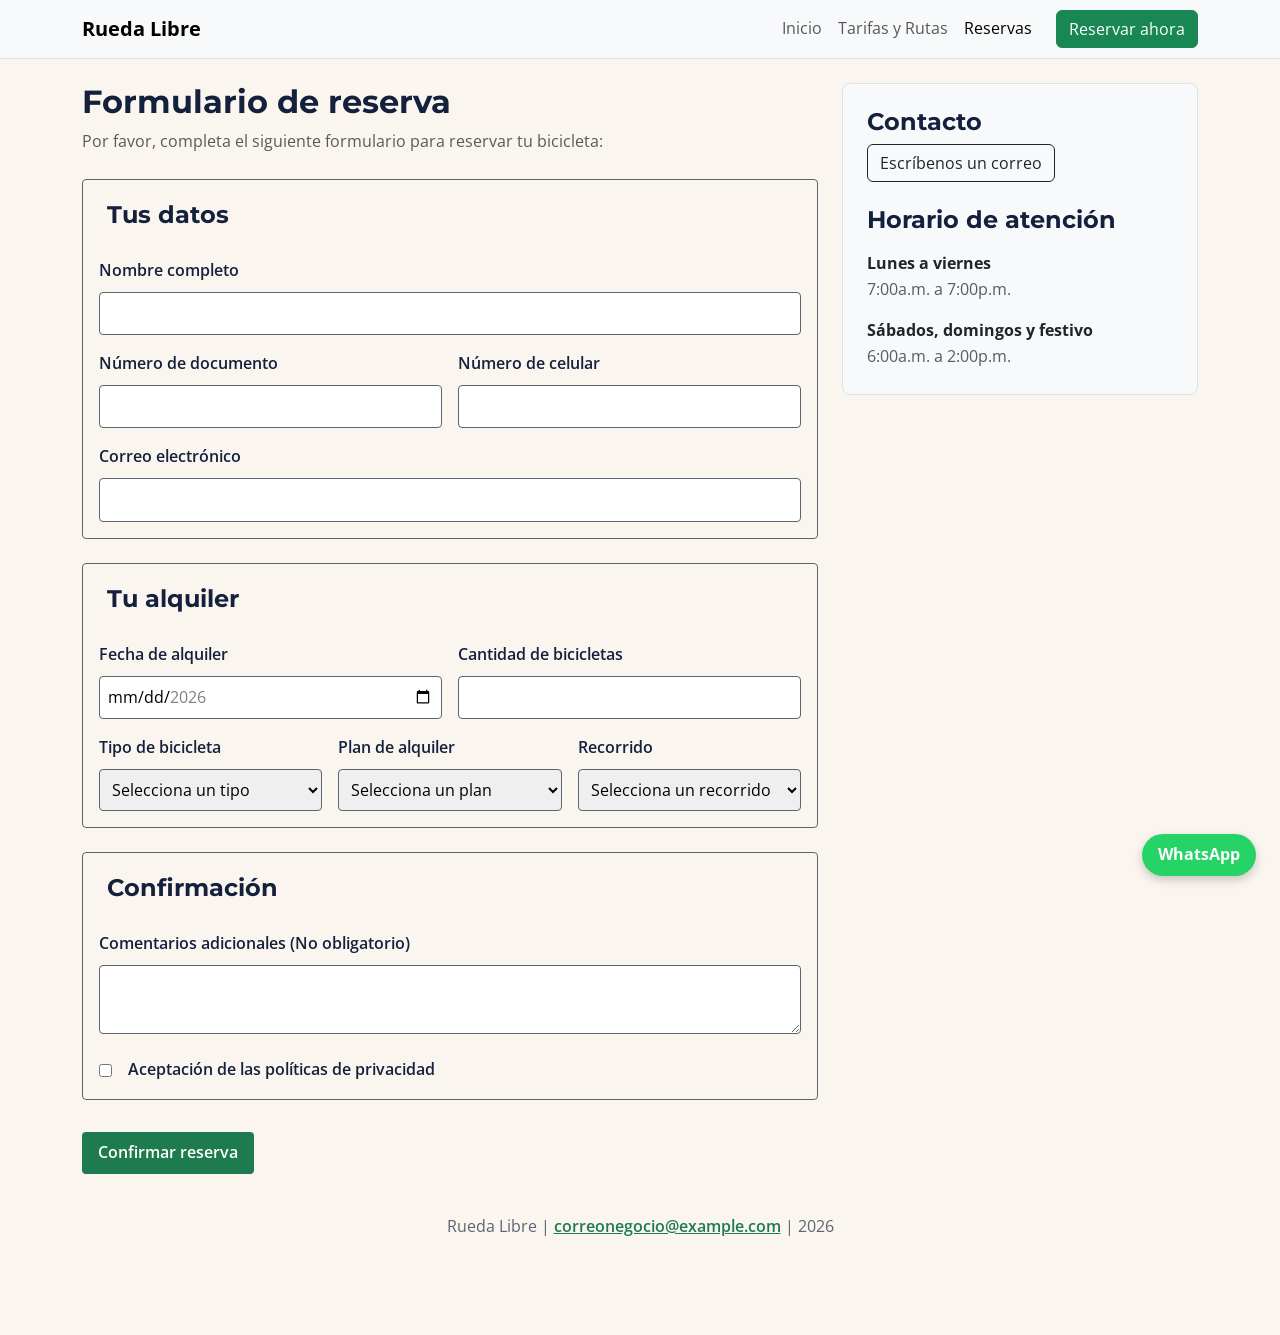
==== commit edd5052e: "Menú hamburguesa" ====
--- a/paginas/reservas.html
+++ b/paginas/reservas.html
@@ -1,247 +1,197 @@
 <!doctype html>
 <html lang="es">
-  <head>
-    <meta charset="UTF-8" />
-    <meta name="viewport" content="width=device-width, initial-scale=1.0" />
-    <title>Reserva tu bicicleta</title>
 
-    <link rel="preconnect" href="https://fonts.googleapis.com" />
-    <link rel="preconnect" href="https://fonts.gstatic.com" crossorigin />
-    <link
-      href="https://fonts.googleapis.com/css2?family=Montserrat:ital,wght@0,100..900;1,100..900&family=Open+Sans:ital,wght@0,300..800;1,300..800&display=swap"
-      rel="stylesheet"
-    />
-    <link
-      href="https://cdn.jsdelivr.net/npm/bootstrap@5.3.3/dist/css/bootstrap.min.css"
-      rel="stylesheet"
-      integrity="sha384-QWTKZyjpPEjISv5WaRU9OFeRpok6YctnYmDr5pNlyT2bRjXh0JMhjY6hW+ALEwIH"
-      crossorigin="anonymous"
-    />
-    <link rel="stylesheet" href="../css/styles.css" />
-  </head>
+<head>
+  <meta charset="UTF-8" />
+  <meta name="viewport" content="width=device-width, initial-scale=1.0" />
+  <title>Reserva tu bicicleta</title>
 
-  <body>
-    <header class="menu">
-      <h1>Rueda Libre</h1>
-      <nav>
-        <ul>
-          <li><a href="../index.html">Inicio</a></li>
-          <li><a href="tarifas.html">Tarifas y Rutas</a></li>
-          <li><a href="#reservas">Reservas</a></li>
-        </ul>
-        <a href="reservas.html" class="boton-reservar">Reservar ahora</a>
-      </nav>
-    </header>
+  <link rel="preconnect" href="https://fonts.googleapis.com" />
+  <link rel="preconnect" href="https://fonts.gstatic.com" crossorigin />
+  <link
+    href="https://fonts.googleapis.com/css2?family=Montserrat:ital,wght@0,100..900;1,100..900&family=Open+Sans:ital,wght@0,300..800;1,300..800&display=swap"
+    rel="stylesheet" />
+  <link href="https://cdn.jsdelivr.net/npm/bootstrap@5.3.3/dist/css/bootstrap.min.css" rel="stylesheet"
+    integrity="sha384-QWTKZyjpPEjISv5WaRU9OFeRpok6YctnYmDr5pNlyT2bRjXh0JMhjY6hW+ALEwIH" crossorigin="anonymous" />
+  <link rel="stylesheet" href="../css/styles.css" />
+</head>
 
-    <main class="container my-4">
-      <div class="row g-4" id="reservas">
-        <section class="col-12 col-md-8">
-          <h2 class="mb-2">Formulario de reserva</h2>
-          <p class="text-body-secondary mb-4">
-            Por favor, completa el siguiente formulario para reservar tu
-            bicicleta:
+<body>
+
+  <header>
+    <nav class="navbar navbar-expand-lg bg-body-tertiary border-bottom">
+      <div class="container">
+        <h1 class="fs-5 m-0">
+          <a class="navbar-brand fw-bold" href="../index.html">Rueda Libre</a>
+        </h1>
+        <button class="navbar-toggler" type="button" data-bs-toggle="collapse" data-bs-target="#menuPrincipal"
+          aria-controls="menuPrincipal" aria-expanded="false" aria-label="Abrir menú de navegación">
+          <span class="navbar-toggler-icon"></span>
+        </button>
+        <div class="collapse navbar-collapse" id="menuPrincipal">
+          <ul class="navbar-nav ms-auto">
+            <li class="nav-item">
+              <a class="nav-link" href="../index.html">Inicio</a>
+            </li>
+            <li class="nav-item">
+              <a class="nav-link" href="tarifas.html">Tarifas y Rutas</a>
+            </li>
+            <li class="nav-item">
+              <a class="nav-link active" aria-current="page" href="reservas.html">Reservas</a>
+            </li>
+          </ul>
+          <a href="reservas.html" class="btn btn-success mt-2 mt-lg-0 ms-lg-3">Reservar ahora</a>
+        </div>
+      </div>
+    </nav>
+  </header>
+
+  <main class="container my-4">
+    <div class="row g-4" id="reservas">
+      <section class="col-12 col-md-8">
+        <h2 class="mb-2">Formulario de reserva</h2>
+        <p class="text-body-secondary mb-4">
+          Por favor, completa el siguiente formulario para reservar tu
+          bicicleta:
+        </p>
+
+        <form action="#" method="post">
+          <fieldset class="mb-4">
+            <legend>Tus datos</legend>
+
+            <div class="row g-3">
+              <div class="col-12">
+                <label for="nombre">Nombre completo</label>
+                <input type="text" id="nombre" name="nombre" required minlength="3" />
+              </div>
+
+              <div class="col-12 col-md-6">
+                <label for="documento">Número de documento</label>
+                <input type="tel" id="documento" name="documento" required minlength="6" maxlength="10" />
+              </div>
+
+              <div class="col-12 col-md-6">
+                <label for="celular">Número de celular</label>
+                <input type="tel" id="celular" name="celular" required minlength="10" maxlength="10" pattern="3[0-9]{9}"
+                  title="El número debe tener 10 dígitos y empezar por 3" />
+              </div>
+
+              <div class="col-12">
+                <label for="correo">Correo electrónico</label>
+                <input type="email" id="correo" name="correo" required />
+              </div>
+            </div>
+          </fieldset>
+
+          <fieldset class="mb-4">
+            <legend>Tu alquiler</legend>
+
+            <div class="row g-3">
+              <div class="col-12 col-md-6">
+                <label for="fecha">Fecha de alquiler</label>
+                <input type="date" id="fecha" name="fecha" required min="2026-11-01" max="2026-12-31" />
+              </div>
+
+              <div class="col-12 col-md-6">
+                <label for="cantidad">Cantidad de bicicletas</label>
+                <input type="number" id="cantidad" name="cantidad" required min="1" max="6" />
+              </div>
+
+              <div class="col-12 col-md-4">
+                <label for="tipobici">Tipo de bicicleta</label>
+                <select id="tipobici" name="tipobici" required>
+                  <option value="">Selecciona un tipo</option>
+                  <option value="urbana">Urbana</option>
+                  <option value="montaña">Montaña</option>
+                  <option value="eléctrica">Eléctrica</option>
+                </select>
+              </div>
+
+              <div class="col-12 col-md-4">
+                <label for="plan">Plan de alquiler</label>
+                <select id="plan" name="plan" required>
+                  <option value="">Selecciona un plan</option>
+                  <option value="1hora">1 hora</option>
+                  <option value="mediodia">Medio dia</option>
+                  <option value="diacompleto">Día completo</option>
+                </select>
+              </div>
+
+              <div class="col-12 col-md-4">
+                <label for="recorrido">Recorrido</label>
+                <select id="recorrido" name="recorrido" required>
+                  <option value="">Selecciona un recorrido</option>
+                  <option value="rioyparques">Rio y Parques</option>
+                  <option value="saboresdebarrio">Sabores de Barrio</option>
+                  <option value="retolaspalmas">Reto Las Palmas</option>
+                  <option value="ninguno">Ninguno</option>
+                </select>
+              </div>
+            </div>
+          </fieldset>
+
+          <fieldset class="mb-4">
+            <legend>Confirmación</legend>
+
+            <div class="row g-3">
+              <div class="col-12">
+                <label for="comentarios">Comentarios adicionales (No obligatorio)</label>
+                <textarea id="comentarios" name="comentarios" rows="2" maxlength="300"></textarea>
+              </div>
+
+              <div class="col-12 d-flex align-items-center gap-2">
+                <input type="checkbox" id="politicas" name="politicas" required />
+                <label for="politicas" class="mb-0">Aceptación de las políticas de privacidad</label>
+              </div>
+            </div>
+          </fieldset>
+
+          <p>
+            <button type="submit" class="boton-reservar">
+              Confirmar reserva
+            </button>
           </p>
+        </form>
+      </section>
 
-          <form action="#" method="post">
-            <fieldset class="mb-4">
-              <legend>Tus datos</legend>
+      <aside class="col-12 col-md-4">
+        <div class="p-4 border rounded-3 bg-body-tertiary">
+          <section class="mb-4">
+            <h2 class="h4 fw-bold mb-2">Contacto</h2>
+            <p class="mb-0">
+              <a href="mailto:correocontacto@example.com" class="btn btn-outline-dark">Escríbenos un correo</a>
+            </p>
+          </section>
 
-              <div class="row g-3">
-                <div class="col-12">
-                  <label for="nombre">Nombre completo</label>
-                  <input
-                    type="text"
-                    id="nombre"
-                    name="nombre"
-                    required
-                    minlength="3"
-                  />
-                </div>
+          <section>
+            <h2 class="h4 fw-bold mb-3">Horario de atención</h2>
+            <dl class="mb-0">
+              <dt class="fw-bold text-dark">Lunes a viernes</dt>
+              <dd class="mb-3 text-body-secondary">7:00a.m. a 7:00p.m.</dd>
+              <dt class="fw-bold text-dark">Sábados, domingos y festivo</dt>
+              <dd class="mb-0 text-body-secondary">6:00a.m. a 2:00p.m.</dd>
+            </dl>
+          </section>
+        </div>
+      </aside>
+    </div>
+  </main>
 
-                <div class="col-12 col-md-6">
-                  <label for="documento">Número de documento</label>
-                  <input
-                    type="tel"
-                    id="documento"
-                    name="documento"
-                    required
-                    minlength="6"
-                    maxlength="10"
-                  />
-                </div>
+  <footer class="footer">
+    <p>
+      Rueda Libre |
+      <a href="mailto:correonegocio@example.com">
+        correonegocio@example.com</a>
+      | 2026
+    </p>
+  </footer>
 
-                <div class="col-12 col-md-6">
-                  <label for="celular">Número de celular</label>
-                  <input
-                    type="tel"
-                    id="celular"
-                    name="celular"
-                    required
-                    minlength="10"
-                    maxlength="10"
-                    pattern="3[0-9]{9}"
-                    title="El número debe tener 10 dígitos y empezar por 3"
-                  />
-                </div>
+  <a href="https://wa.me/573000000000" target="_blank" rel="noopener noreferrer" class="boton-whatsapp">
+    WhatsApp
+  </a>
+  <script src="https://cdn.jsdelivr.net/npm/bootstrap@5.3.3/dist/js/bootstrap.bundle.min.js"
+    integrity="sha384-YvpcrYf0tY3lHB60NNkmXc5s9fDVZLESaAA55NDzOxhy9GkcIdslK1eN7N6jIeHz"
+    crossorigin="anonymous"></script>
+</body>
 
-                <div class="col-12">
-                  <label for="correo">Correo electrónico</label>
-                  <input type="email" id="correo" name="correo" required />
-                </div>
-              </div>
-            </fieldset>
-
-            <fieldset class="mb-4">
-              <legend>Tu alquiler</legend>
-
-              <div class="row g-3">
-                <div class="col-12 col-md-6">
-                  <label for="fecha">Fecha de alquiler</label>
-                  <input
-                    type="date"
-                    id="fecha"
-                    name="fecha"
-                    required
-                    min="2026-11-01"
-                    max="2026-12-31"
-                  />
-                </div>
-
-                <div class="col-12 col-md-6">
-                  <label for="cantidad">Cantidad de bicicletas</label>
-                  <input
-                    type="number"
-                    id="cantidad"
-                    name="cantidad"
-                    required
-                    min="1"
-                    max="6"
-                  />
-                </div>
-
-                <div class="col-12 col-md-4">
-                  <label for="tipobici">Tipo de bicicleta</label>
-                  <select id="tipobici" name="tipobici" required>
-                    <option value="">Selecciona un tipo</option>
-                    <option value="urbana">Urbana</option>
-                    <option value="montaña">Montaña</option>
-                    <option value="eléctrica">Eléctrica</option>
-                  </select>
-                </div>
-
-                <div class="col-12 col-md-4">
-                  <label for="plan">Plan de alquiler</label>
-                  <select id="plan" name="plan" required>
-                    <option value="">Selecciona un plan</option>
-                    <option value="1hora">1 hora</option>
-                    <option value="mediodia">Medio dia</option>
-                    <option value="diacompleto">Día completo</option>
-                  </select>
-                </div>
-
-                <div class="col-12 col-md-4">
-                  <label for="recorrido">Recorrido</label>
-                  <select id="recorrido" name="recorrido" required>
-                    <option value="">Selecciona un recorrido</option>
-                    <option value="rioyparques">Rio y Parques</option>
-                    <option value="saboresdebarrio">Sabores de Barrio</option>
-                    <option value="retolaspalmas">Reto Las Palmas</option>
-                    <option value="ninguno">Ninguno</option>
-                  </select>
-                </div>
-              </div>
-            </fieldset>
-
-            <fieldset class="mb-4">
-              <legend>Confirmación</legend>
-
-              <div class="row g-3">
-                <div class="col-12">
-                  <label for="comentarios"
-                    >Comentarios adicionales (No obligatorio)</label
-                  >
-                  <textarea
-                    id="comentarios"
-                    name="comentarios"
-                    rows="2"
-                    maxlength="300"
-                  ></textarea>
-                </div>
-
-                <div class="col-12 d-flex align-items-center gap-2">
-                  <input
-                    type="checkbox"
-                    id="politicas"
-                    name="politicas"
-                    required
-                  />
-                  <label for="politicas" class="mb-0"
-                    >Aceptación de las políticas de privacidad</label
-                  >
-                </div>
-              </div>
-            </fieldset>
-
-            <p>
-              <button type="submit" class="boton-reservar">
-                Confirmar reserva
-              </button>
-            </p>
-          </form>
-        </section>
-
-        <aside class="col-12 col-md-4">
-          <div class="p-4 border rounded-3 bg-body-tertiary">
-            <section class="mb-4">
-              <h2 class="h4 fw-bold mb-2">Contacto</h2>
-              <p class="mb-0">
-                <a href="mailto:correocontacto@example.com"
-                  >Escríbenos un correo</a
-                >
-              </p>
-            </section>
-
-            <section>
-              <h2 class="h4 fw-bold mb-3">Horario de atención</h2>
-              <dl class="mb-0">
-                <dt class="fw-bold text-dark">Lunes a viernes</dt>
-                <dd class="mb-3 text-body-secondary">7:00a.m. a 7:00p.m.</dd>
-                <dt class="fw-bold text-dark">Sábados, domingos y festivo</dt>
-                <dd class="mb-0 text-body-secondary">6:00a.m. a 2:00p.m.</dd>
-              </dl>
-            </section>
-          </div>
-        </aside>
-      </div>
-    </main>
-
-    <footer class="footer">
-      <p>
-        Rueda Libre |
-        <a href="mailto:correonegocio@example.com">
-          correonegocio@example.com</a
-        >
-        | 2026
-      </p>
-    </footer>
-
-    <a
-      href="https://wa.me/573000000000"
-      target="_blank"
-      rel="noopener noreferrer"
-      class="boton-whatsapp"
-    >
-      WhatsApp
-    </a>
-    <script
-      src="https://cdn.jsdelivr.net/npm/@popperjs/core@2.11.8/dist/umd/popper.min.js"
-      integrity="sha384-I7E8VVD/ismYTF4hNIPjVp/Zjvgyol6VFvRkX/vR+Vc4jQkC+hVqc2pM8ODewa9r"
-      crossorigin="anonymous"
-    ></script>
-    <script
-      src="https://cdn.jsdelivr.net/npm/bootstrap@5.3.8/dist/js/bootstrap.min.js"
-      integrity="sha384-G/EV+4j2dNv+tEPo3++6LCgdCROaejBqfUeNjuKAiuXbjrxilcCdDz6ZAVfHWe1Y"
-      crossorigin="anonymous"
-    ></script>
-  </body>
-</html>
+</html>
--- a/css/styles.css
+++ b/css/styles.css
@@ -22,7 +22,7 @@
 }
 
 
-body {
+body{
   font-family: var(--fuente-cuerpo);
   font-weight: 400;
   color: var(--azul-noche);
@@ -30,6 +30,8 @@
   padding-bottom: 5rem; 
   line-height: 1.6;
 }
+
+navbar
 
 h1,
 h2,
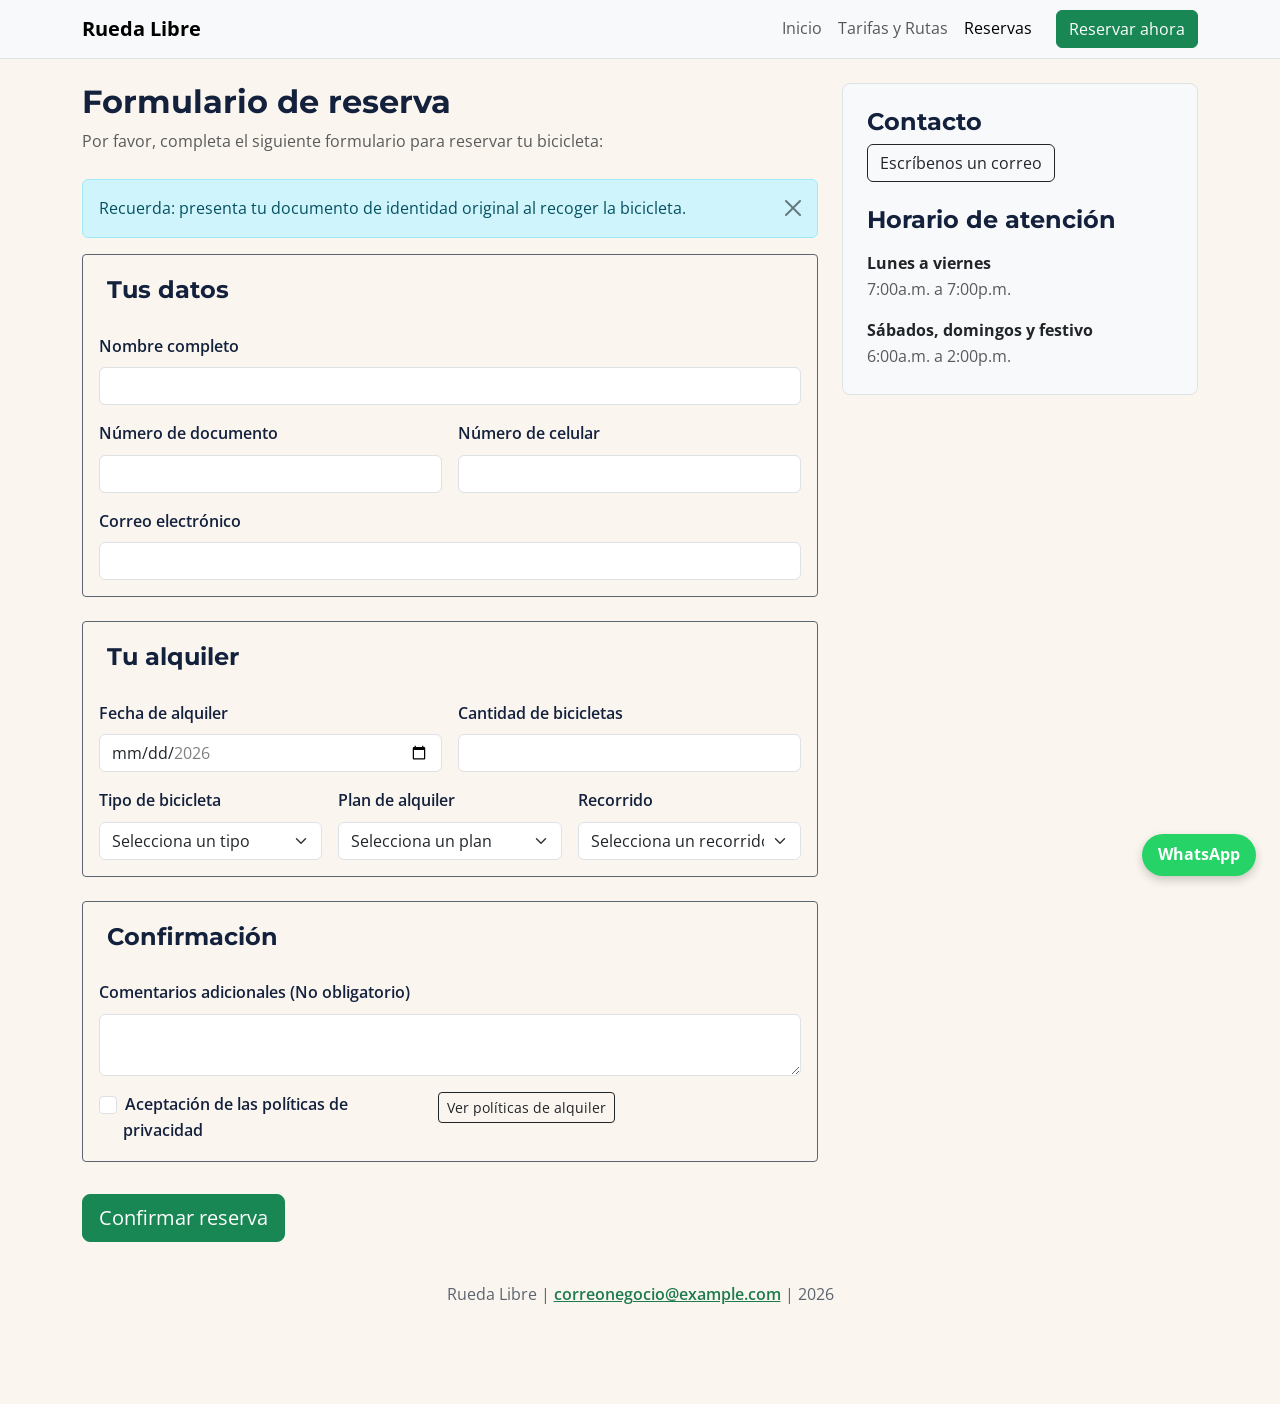
==== commit bb9c6ade: "Modal y clases de formulario Bootstrap" ====
--- a/paginas/reservas.html
+++ b/paginas/reservas.html
@@ -1,197 +1,445 @@
 <!doctype html>
 <html lang="es">
-
-<head>
-  <meta charset="UTF-8" />
-  <meta name="viewport" content="width=device-width, initial-scale=1.0" />
-  <title>Reserva tu bicicleta</title>
-
-  <link rel="preconnect" href="https://fonts.googleapis.com" />
-  <link rel="preconnect" href="https://fonts.gstatic.com" crossorigin />
-  <link
-    href="https://fonts.googleapis.com/css2?family=Montserrat:ital,wght@0,100..900;1,100..900&family=Open+Sans:ital,wght@0,300..800;1,300..800&display=swap"
-    rel="stylesheet" />
-  <link href="https://cdn.jsdelivr.net/npm/bootstrap@5.3.3/dist/css/bootstrap.min.css" rel="stylesheet"
-    integrity="sha384-QWTKZyjpPEjISv5WaRU9OFeRpok6YctnYmDr5pNlyT2bRjXh0JMhjY6hW+ALEwIH" crossorigin="anonymous" />
-  <link rel="stylesheet" href="../css/styles.css" />
-</head>
-
-<body>
-
-  <header>
-    <nav class="navbar navbar-expand-lg bg-body-tertiary border-bottom">
-      <div class="container">
-        <h1 class="fs-5 m-0">
-          <a class="navbar-brand fw-bold" href="../index.html">Rueda Libre</a>
-        </h1>
-        <button class="navbar-toggler" type="button" data-bs-toggle="collapse" data-bs-target="#menuPrincipal"
-          aria-controls="menuPrincipal" aria-expanded="false" aria-label="Abrir menú de navegación">
-          <span class="navbar-toggler-icon"></span>
-        </button>
-        <div class="collapse navbar-collapse" id="menuPrincipal">
-          <ul class="navbar-nav ms-auto">
-            <li class="nav-item">
-              <a class="nav-link" href="../index.html">Inicio</a>
-            </li>
-            <li class="nav-item">
-              <a class="nav-link" href="tarifas.html">Tarifas y Rutas</a>
-            </li>
-            <li class="nav-item">
-              <a class="nav-link active" aria-current="page" href="reservas.html">Reservas</a>
-            </li>
-          </ul>
-          <a href="reservas.html" class="btn btn-success mt-2 mt-lg-0 ms-lg-3">Reservar ahora</a>
+  <head>
+    <meta charset="UTF-8" />
+    <meta name="viewport" content="width=device-width, initial-scale=1.0" />
+    <title>Reserva tu bicicleta</title>
+
+    <link rel="preconnect" href="https://fonts.googleapis.com" />
+    <link rel="preconnect" href="https://fonts.gstatic.com" crossorigin />
+    <link
+      href="https://fonts.googleapis.com/css2?family=Montserrat:ital,wght@0,100..900;1,100..900&family=Open+Sans:ital,wght@0,300..800;1,300..800&display=swap"
+      rel="stylesheet"
+    />
+    <link
+      href="https://cdn.jsdelivr.net/npm/bootstrap@5.3.3/dist/css/bootstrap.min.css"
+      rel="stylesheet"
+      integrity="sha384-QWTKZyjpPEjISv5WaRU9OFeRpok6YctnYmDr5pNlyT2bRjXh0JMhjY6hW+ALEwIH"
+      crossorigin="anonymous"
+    />
+    <link rel="stylesheet" href="../css/styles.css" />
+  </head>
+
+  <body>
+    <header>
+      <nav class="navbar navbar-expand-lg bg-body-tertiary border-bottom">
+        <div class="container">
+          <h1 class="fs-5 m-0">
+            <a class="navbar-brand fw-bold" href="../index.html">Rueda Libre</a>
+          </h1>
+          <button
+            class="navbar-toggler"
+            type="button"
+            data-bs-toggle="collapse"
+            data-bs-target="#menuPrincipal"
+            aria-controls="menuPrincipal"
+            aria-expanded="false"
+            aria-label="Abrir menú de navegación"
+          >
+            <span class="navbar-toggler-icon"></span>
+          </button>
+          <div class="collapse navbar-collapse" id="menuPrincipal">
+            <ul class="navbar-nav ms-auto">
+              <li class="nav-item">
+                <a class="nav-link" href="../index.html">Inicio</a>
+              </li>
+              <li class="nav-item">
+                <a class="nav-link" href="tarifas.html">Tarifas y Rutas</a>
+              </li>
+              <li class="nav-item">
+                <a
+                  class="nav-link active"
+                  aria-current="page"
+                  href="reservas.html"
+                  >Reservas</a
+                >
+              </li>
+            </ul>
+            <a href="reservas.html" class="btn btn-success mt-2 mt-lg-0 ms-lg-3"
+              >Reservar ahora</a
+            >
+          </div>
+        </div>
+      </nav>
+    </header>
+
+    <main class="container my-4">
+      <div class="row g-4" id="reservas">
+        <section class="col-12 col-md-8">
+          <h2 class="mb-2">Formulario de reserva</h2>
+          <p class="text-body-secondary mb-4">
+            Por favor, completa el siguiente formulario para reservar tu
+            bicicleta:
+          </p>
+
+          <div
+            class="alert alert-info alert-dismissible fade show"
+            role="alert"
+          >
+            Recuerda: presenta tu documento de identidad original al recoger la
+            bicicleta.
+            <button
+              type="button"
+              class="btn-close"
+              data-bs-dismiss="alert"
+              aria-label="Cerrar"
+            ></button>
+          </div>
+
+          <form action="#" method="post" class="needs-validation" novalidate>
+            <fieldset class="mb-4">
+              <legend>Tus datos</legend>
+
+              <div class="row g-3">
+                <div class="col-12">
+                  <label for="nombre" class="form-label">Nombre completo</label>
+                  <input
+                    type="text"
+                    class="form-control"
+                    id="nombre"
+                    name="nombre"
+                    required
+                    minlength="3"
+                  />
+                  <div class="invalid-feedback">
+                    Escribe tu nombre completo (mínimo 3 caracteres).
+                  </div>
+                </div>
+
+                <div class="col-12 col-md-6">
+                  <label for="documento" class="form-label"
+                    >Número de documento</label
+                  >
+                  <input
+                    type="tel"
+                    class="form-control"
+                    id="documento"
+                    name="documento"
+                    required
+                    minlength="6"
+                    maxlength="10"
+                  />
+                  <div class="invalid-feedback">
+                    Escribe tu número de documento, entre 6 y 10 dígitos.
+                  </div>
+                </div>
+
+                <div class="col-12 col-md-6">
+                  <label for="celular" class="form-label"
+                    >Número de celular</label
+                  >
+                  <input
+                    type="tel"
+                    class="form-control"
+                    id="celular"
+                    name="celular"
+                    required
+                    minlength="10"
+                    maxlength="10"
+                    pattern="3[0-9]{9}"
+                    title="El número debe tener 10 dígitos y empezar por 3"
+                  />
+                  <div class="invalid-feedback">
+                    Escribe un celular de 10 dígitos que empiece por 3 (ejemplo:
+                    3001234567).
+                  </div>
+                </div>
+
+                <div class="col-12">
+                  <label for="correo" class="form-label"
+                    >Correo electrónico</label
+                  >
+                  <input
+                    type="email"
+                    class="form-control"
+                    id="correo"
+                    name="correo"
+                    required
+                  />
+                  <div class="invalid-feedback">
+                    Escribe un correo válido, por ejemplo nombre@correo.com.
+                  </div>
+                </div>
+              </div>
+            </fieldset>
+
+            <fieldset class="mb-4">
+              <legend>Tu alquiler</legend>
+
+              <div class="row g-3">
+                <div class="col-12 col-md-6">
+                  <label for="fecha" class="form-label"
+                    >Fecha de alquiler</label
+                  >
+                  <input
+                    type="date"
+                    class="form-control"
+                    id="fecha"
+                    name="fecha"
+                    required
+                    min="2026-11-01"
+                    max="2026-12-31"
+                  />
+                  <div class="invalid-feedback">
+                    Elige una fecha entre el 1 de noviembre y el 31 de diciembre
+                    de 2026.
+                  </div>
+                </div>
+
+                <div class="col-12 col-md-6">
+                  <label for="cantidad" class="form-label"
+                    >Cantidad de bicicletas</label
+                  >
+                  <input
+                    type="number"
+                    class="form-control"
+                    id="cantidad"
+                    name="cantidad"
+                    required
+                    min="1"
+                    max="6"
+                  />
+                  <div class="invalid-feedback">
+                    Escribe una cantidad entre 1 y 6 bicicletas.
+                  </div>
+                </div>
+
+                <div class="col-12 col-md-4">
+                  <label for="tipobici" class="form-label"
+                    >Tipo de bicicleta</label
+                  >
+                  <select
+                    class="form-select"
+                    id="tipobici"
+                    name="tipobici"
+                    required
+                  >
+                    <option value="">Selecciona un tipo</option>
+                    <option value="urbana">Urbana</option>
+                    <option value="montaña">Montaña</option>
+                    <option value="eléctrica">Eléctrica</option>
+                  </select>
+                  <div class="invalid-feedback">
+                    Selecciona el tipo de bicicleta que quieres alquilar.
+                  </div>
+                </div>
+
+                <div class="col-12 col-md-4">
+                  <label for="plan" class="form-label">Plan de alquiler</label>
+                  <select class="form-select" id="plan" name="plan" required>
+                    <option value="">Selecciona un plan</option>
+                    <option value="1hora">1 hora</option>
+                    <option value="mediodia">Medio dia</option>
+                    <option value="diacompleto">Día completo</option>
+                  </select>
+                  <div class="invalid-feedback">
+                    Selecciona un plan de alquiler.
+                  </div>
+                </div>
+
+                <div class="col-12 col-md-4">
+                  <label for="recorrido" class="form-label">Recorrido</label>
+                  <select
+                    class="form-select"
+                    id="recorrido"
+                    name="recorrido"
+                    required
+                  >
+                    <option value="">Selecciona un recorrido</option>
+                    <option value="rioyparques">Rio y Parques</option>
+                    <option value="saboresdebarrio">Sabores de Barrio</option>
+                    <option value="retolaspalmas">Reto Las Palmas</option>
+                    <option value="ninguno">Ninguno</option>
+                  </select>
+                  <div class="invalid-feedback">
+                    Selecciona un recorrido, o elige «Ninguno» si no quieres
+                    uno.
+                  </div>
+                </div>
+              </div>
+            </fieldset>
+
+            <fieldset class="mb-4">
+              <legend>Confirmación</legend>
+
+              <div class="row g-3">
+                <div class="col-12">
+                  <label for="comentarios" class="form-label"
+                    >Comentarios adicionales (No obligatorio)</label
+                  >
+                  <textarea
+                    class="form-control"
+                    id="comentarios"
+                    name="comentarios"
+                    rows="2"
+                    maxlength="300"
+                  ></textarea>
+                </div>
+
+                <div class="col-12 d-flex flex-wrap align-items-start gap-2">
+                  <div class="form-check">
+                    <input
+                      class="form-check-input"
+                      type="checkbox"
+                      id="politicas"
+                      name="politicas"
+                      required
+                    />
+                    <label for="politicas" class="form-check-label mb-0"
+                      >Aceptación de las políticas de privacidad</label
+                    >
+                    <div class="invalid-feedback">
+                      Debes aceptar las políticas para poder confirmar tu
+                      reserva.
+                    </div>
+                  </div>
+                  <button
+                    type="button"
+                    class="btn btn-outline-dark btn-sm mt-0"
+                    data-bs-toggle="modal"
+                    data-bs-target="#modalPoliticas"
+                  >
+                    Ver políticas de alquiler
+                  </button>
+                </div>
+              </div>
+            </fieldset>
+
+            <p>
+              <button type="submit" class="btn btn-success btn-lg">
+                Confirmar reserva
+              </button>
+            </p>
+          </form>
+        </section>
+
+        <aside class="col-12 col-md-4">
+          <div class="p-4 border rounded-3 bg-body-tertiary">
+            <section class="mb-4">
+              <h2 class="h4 fw-bold mb-2">Contacto</h2>
+              <p class="mb-0">
+                <a
+                  href="mailto:correocontacto@example.com"
+                  class="btn btn-outline-dark"
+                  >Escríbenos un correo</a
+                >
+              </p>
+            </section>
+
+            <section>
+              <h2 class="h4 fw-bold mb-3">Horario de atención</h2>
+              <dl class="mb-0">
+                <dt class="fw-bold text-dark">Lunes a viernes</dt>
+                <dd class="mb-3 text-body-secondary">7:00a.m. a 7:00p.m.</dd>
+                <dt class="fw-bold text-dark">Sábados, domingos y festivo</dt>
+                <dd class="mb-0 text-body-secondary">6:00a.m. a 2:00p.m.</dd>
+              </dl>
+            </section>
+          </div>
+        </aside>
+      </div>
+    </main>
+
+    <div
+      class="modal fade"
+      id="modalPoliticas"
+      tabindex="-1"
+      aria-labelledby="modalPoliticasLabel"
+      aria-hidden="true"
+    >
+      <div class="modal-dialog">
+        <div class="modal-content">
+          <div class="modal-header">
+            <h2 class="modal-title fs-5" id="modalPoliticasLabel">
+              Políticas de alquiler
+            </h2>
+            <button
+              type="button"
+              class="btn-close"
+              data-bs-dismiss="modal"
+              aria-label="Cerrar"
+            ></button>
+          </div>
+          <div class="modal-body">
+            <ol>
+              <li>
+                Presenta tu documento de identidad original al recoger la
+                bicicleta.
+              </li>
+              <li>Revisa la bicicleta con el asesor antes de salir.</li>
+              <li>
+                Cada 15 minutos de retraso en la devolución tienen un recargo de
+                $5.000.
+              </li>
+              <li>
+                Los daños por mal uso se cobran según el costo de la reparación.
+              </li>
+              <li>
+                Los menores de edad deben estar acompañados por un adulto
+                responsable.
+              </li>
+            </ol>
+          </div>
+          <div class="modal-footer">
+            <button
+              type="button"
+              class="btn btn-secondary"
+              data-bs-dismiss="modal"
+            >
+              Cerrar
+            </button>
+          </div>
         </div>
       </div>
-    </nav>
-  </header>
-
-  <main class="container my-4">
-    <div class="row g-4" id="reservas">
-      <section class="col-12 col-md-8">
-        <h2 class="mb-2">Formulario de reserva</h2>
-        <p class="text-body-secondary mb-4">
-          Por favor, completa el siguiente formulario para reservar tu
-          bicicleta:
-        </p>
-
-        <form action="#" method="post">
-          <fieldset class="mb-4">
-            <legend>Tus datos</legend>
-
-            <div class="row g-3">
-              <div class="col-12">
-                <label for="nombre">Nombre completo</label>
-                <input type="text" id="nombre" name="nombre" required minlength="3" />
-              </div>
-
-              <div class="col-12 col-md-6">
-                <label for="documento">Número de documento</label>
-                <input type="tel" id="documento" name="documento" required minlength="6" maxlength="10" />
-              </div>
-
-              <div class="col-12 col-md-6">
-                <label for="celular">Número de celular</label>
-                <input type="tel" id="celular" name="celular" required minlength="10" maxlength="10" pattern="3[0-9]{9}"
-                  title="El número debe tener 10 dígitos y empezar por 3" />
-              </div>
-
-              <div class="col-12">
-                <label for="correo">Correo electrónico</label>
-                <input type="email" id="correo" name="correo" required />
-              </div>
-            </div>
-          </fieldset>
-
-          <fieldset class="mb-4">
-            <legend>Tu alquiler</legend>
-
-            <div class="row g-3">
-              <div class="col-12 col-md-6">
-                <label for="fecha">Fecha de alquiler</label>
-                <input type="date" id="fecha" name="fecha" required min="2026-11-01" max="2026-12-31" />
-              </div>
-
-              <div class="col-12 col-md-6">
-                <label for="cantidad">Cantidad de bicicletas</label>
-                <input type="number" id="cantidad" name="cantidad" required min="1" max="6" />
-              </div>
-
-              <div class="col-12 col-md-4">
-                <label for="tipobici">Tipo de bicicleta</label>
-                <select id="tipobici" name="tipobici" required>
-                  <option value="">Selecciona un tipo</option>
-                  <option value="urbana">Urbana</option>
-                  <option value="montaña">Montaña</option>
-                  <option value="eléctrica">Eléctrica</option>
-                </select>
-              </div>
-
-              <div class="col-12 col-md-4">
-                <label for="plan">Plan de alquiler</label>
-                <select id="plan" name="plan" required>
-                  <option value="">Selecciona un plan</option>
-                  <option value="1hora">1 hora</option>
-                  <option value="mediodia">Medio dia</option>
-                  <option value="diacompleto">Día completo</option>
-                </select>
-              </div>
-
-              <div class="col-12 col-md-4">
-                <label for="recorrido">Recorrido</label>
-                <select id="recorrido" name="recorrido" required>
-                  <option value="">Selecciona un recorrido</option>
-                  <option value="rioyparques">Rio y Parques</option>
-                  <option value="saboresdebarrio">Sabores de Barrio</option>
-                  <option value="retolaspalmas">Reto Las Palmas</option>
-                  <option value="ninguno">Ninguno</option>
-                </select>
-              </div>
-            </div>
-          </fieldset>
-
-          <fieldset class="mb-4">
-            <legend>Confirmación</legend>
-
-            <div class="row g-3">
-              <div class="col-12">
-                <label for="comentarios">Comentarios adicionales (No obligatorio)</label>
-                <textarea id="comentarios" name="comentarios" rows="2" maxlength="300"></textarea>
-              </div>
-
-              <div class="col-12 d-flex align-items-center gap-2">
-                <input type="checkbox" id="politicas" name="politicas" required />
-                <label for="politicas" class="mb-0">Aceptación de las políticas de privacidad</label>
-              </div>
-            </div>
-          </fieldset>
-
-          <p>
-            <button type="submit" class="boton-reservar">
-              Confirmar reserva
-            </button>
-          </p>
-        </form>
-      </section>
-
-      <aside class="col-12 col-md-4">
-        <div class="p-4 border rounded-3 bg-body-tertiary">
-          <section class="mb-4">
-            <h2 class="h4 fw-bold mb-2">Contacto</h2>
-            <p class="mb-0">
-              <a href="mailto:correocontacto@example.com" class="btn btn-outline-dark">Escríbenos un correo</a>
-            </p>
-          </section>
-
-          <section>
-            <h2 class="h4 fw-bold mb-3">Horario de atención</h2>
-            <dl class="mb-0">
-              <dt class="fw-bold text-dark">Lunes a viernes</dt>
-              <dd class="mb-3 text-body-secondary">7:00a.m. a 7:00p.m.</dd>
-              <dt class="fw-bold text-dark">Sábados, domingos y festivo</dt>
-              <dd class="mb-0 text-body-secondary">6:00a.m. a 2:00p.m.</dd>
-            </dl>
-          </section>
-        </div>
-      </aside>
     </div>
-  </main>
-
-  <footer class="footer">
-    <p>
-      Rueda Libre |
-      <a href="mailto:correonegocio@example.com">
-        correonegocio@example.com</a>
-      | 2026
-    </p>
-  </footer>
-
-  <a href="https://wa.me/573000000000" target="_blank" rel="noopener noreferrer" class="boton-whatsapp">
-    WhatsApp
-  </a>
-  <script src="https://cdn.jsdelivr.net/npm/bootstrap@5.3.3/dist/js/bootstrap.bundle.min.js"
-    integrity="sha384-YvpcrYf0tY3lHB60NNkmXc5s9fDVZLESaAA55NDzOxhy9GkcIdslK1eN7N6jIeHz"
-    crossorigin="anonymous"></script>
-</body>
-
-</html>+
+    <footer class="footer">
+      <p>
+        Rueda Libre |
+        <a href="mailto:correonegocio@example.com">
+          correonegocio@example.com</a
+        >
+        | 2026
+      </p>
+    </footer>
+
+    <a
+      href="https://wa.me/573000000000"
+      target="_blank"
+      rel="noopener noreferrer"
+      class="boton-whatsapp"
+    >
+      WhatsApp
+    </a>
+    <script
+      src="https://cdn.jsdelivr.net/npm/bootstrap@5.3.3/dist/js/bootstrap.bundle.min.js"
+      integrity="sha384-YvpcrYf0tY3lHB60NNkmXc5s9fDVZLESaAA55NDzOxhy9GkcIdslK1eN7N6jIeHz"
+      crossorigin="anonymous"
+    ></script>
+    <script>
+      // Example starter JavaScript for disabling form submissions if there are invalid fields
+      (() => {
+        "use strict";
+
+        // Fetch all the forms we want to apply custom Bootstrap validation styles to
+        const forms = document.querySelectorAll(".needs-validation");
+
+        // Loop over them and prevent submission
+        Array.from(forms).forEach((form) => {
+          form.addEventListener(
+            "submit",
+            (event) => {
+              if (!form.checkValidity()) {
+                event.preventDefault();
+                event.stopPropagation();
+              }
+
+              form.classList.add("was-validated");
+            },
+            false,
+          );
+        });
+      })();
+    </script>
+  </body>
+</html>
--- a/css/styles.css
+++ b/css/styles.css
@@ -242,6 +242,16 @@
   margin-top: var(--espacio-sm);
 }
 
+.carousel-control-prev:hover,
+.carousel-control-next:hover {
+  background-color: transparent;
+}
+
+.carousel-control-prev:focus-visible,
+.carousel-control-next:focus-visible {
+  outline: 3px solid var(--naranja-pedal);
+  outline-offset: -6px;
+}
 
 
 @media (min-width: 768px) {
@@ -262,4 +272,4 @@
     justify-content: space-around;
     text-align: left;
   }
-}+}
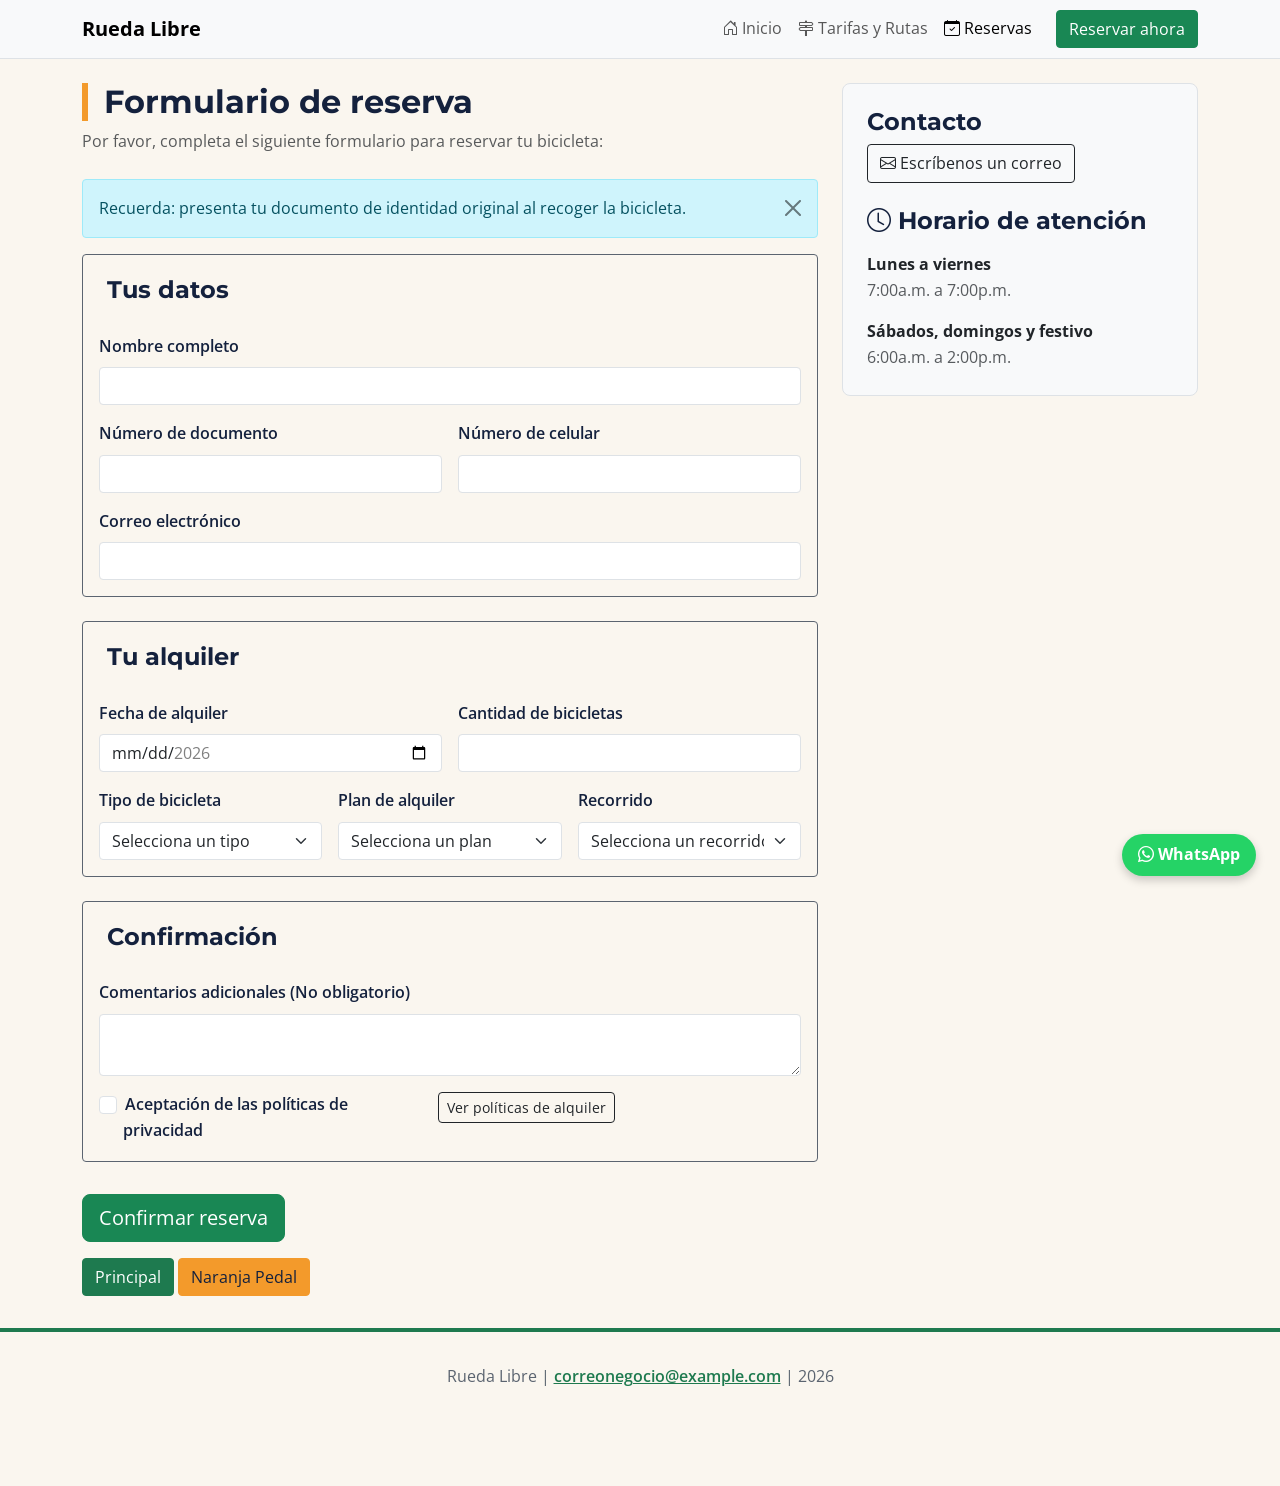
==== commit 336162ea: "Rueda Libre V2.0 Lanzamiento" ====
--- a/paginas/reservas.html
+++ b/paginas/reservas.html
@@ -16,6 +16,10 @@
       rel="stylesheet"
       integrity="sha384-QWTKZyjpPEjISv5WaRU9OFeRpok6YctnYmDr5pNlyT2bRjXh0JMhjY6hW+ALEwIH"
       crossorigin="anonymous"
+    />
+    <link
+      href="https://cdn.jsdelivr.net/npm/bootstrap-icons@1.13.1/font/bootstrap-icons.min.css"
+      rel="stylesheet"
     />
     <link rel="stylesheet" href="../css/styles.css" />
   </head>
@@ -41,17 +45,23 @@
           <div class="collapse navbar-collapse" id="menuPrincipal">
             <ul class="navbar-nav ms-auto">
               <li class="nav-item">
-                <a class="nav-link" href="../index.html">Inicio</a>
+                <a class="nav-link" href="../index.html"
+                  ><i class="bi bi-house-door" aria-hidden="true"></i> Inicio</a
+                >
               </li>
               <li class="nav-item">
-                <a class="nav-link" href="tarifas.html">Tarifas y Rutas</a>
+                <a class="nav-link" href="tarifas.html"
+                  ><i class="bi bi-signpost-2" aria-hidden="true"></i> Tarifas y
+                  Rutas</a
+                >
               </li>
               <li class="nav-item">
                 <a
                   class="nav-link active"
                   aria-current="page"
                   href="reservas.html"
-                  >Reservas</a
+                  ><i class="bi bi-calendar-check" aria-hidden="true"></i>
+                  Reservas</a
                 >
               </li>
             </ul>
@@ -66,7 +76,7 @@
     <main class="container my-4">
       <div class="row g-4" id="reservas">
         <section class="col-12 col-md-8">
-          <h2 class="mb-2">Formulario de reserva</h2>
+          <h2 class="titulo-seccion mb-2">Formulario de reserva</h2>
           <p class="text-body-secondary mb-4">
             Por favor, completa el siguiente formulario para reservar tu
             bicicleta:
@@ -321,13 +331,17 @@
                 <a
                   href="mailto:correocontacto@example.com"
                   class="btn btn-outline-dark"
-                  >Escríbenos un correo</a
+                  ><i class="bi bi-envelope" aria-hidden="true"></i> Escríbenos
+                  un correo</a
                 >
               </p>
             </section>
 
             <section>
-              <h2 class="h4 fw-bold mb-3">Horario de atención</h2>
+              <h2 class="h4 fw-bold mb-3">
+                <i class="bi bi-clock" aria-hidden="true"></i> Horario de
+                atención
+              </h2>
               <dl class="mb-0">
                 <dt class="fw-bold text-dark">Lunes a viernes</dt>
                 <dd class="mb-3 text-body-secondary">7:00a.m. a 7:00p.m.</dd>
@@ -338,6 +352,8 @@
           </div>
         </aside>
       </div>
+      <button type="button" class="btn btn-primary">Principal</button>
+      <button type="button" class="btn btn-naranja">Naranja Pedal</button>
     </main>
 
     <div
@@ -393,7 +409,7 @@
       </div>
     </div>
 
-    <footer class="footer">
+    <footer class="footer pie-marca">
       <p>
         Rueda Libre |
         <a href="mailto:correonegocio@example.com">
@@ -409,7 +425,7 @@
       rel="noopener noreferrer"
       class="boton-whatsapp"
     >
-      WhatsApp
+      <i class="bi bi-whatsapp" aria-hidden="true"></i> WhatsApp
     </a>
     <script
       src="https://cdn.jsdelivr.net/npm/bootstrap@5.3.3/dist/js/bootstrap.bundle.min.js"
--- a/css/styles.css
+++ b/css/styles.css
@@ -19,6 +19,15 @@
   --espacio-sm: 0.5rem;
   --espacio-md: 1rem;
   --espacio-lg: 2rem;
+}
+
+:root {
+  --bs-primary: var(--verde-ruta);
+  --bs-primary-rgb: 30, 122, 79;
+  --bs-body-font-family: var(--fuente-cuerpo);
+  --bs-link-color: var(--verde-ruta);
+  --bs-link-color-rgb: 30, 122, 79;
+  --bs-border-radius: 4px;
 }
 
 
@@ -166,6 +175,36 @@
   outline-offset: 3px;
 }
 
+.btn-primary {
+  --bs-btn-bg: var(--verde-ruta);
+  --bs-btn-border-color: var(--verde-ruta);
+  --bs-btn-hover-bg: #1a6843;
+  --bs-btn-hover-border-color: #18623f;
+  --bs-btn-focus-shadow-rgb: 30, 122, 79;
+  --bs-btn-active-bg: #18623f;
+  --bs-btn-active-border-color: #175c3b;
+  --bs-btn-disabled-bg: var(--verde-ruta);
+  --bs-btn-disabled-border-color: var(--verde-ruta);
+
+  
+}
+
+.btn-naranja {
+  --bs-btn-color: var(--azul-noche);
+  --bs-btn-bg: var(--naranja-pedal);
+  --bs-btn-border-color: var(--naranja-pedal);
+  --bs-btn-hover-color: var(--azul-noche);
+  --bs-btn-hover-bg: #f5a94b;
+  --bs-btn-hover-border-color: #f4a440;
+  --bs-btn-focus-shadow-rgb: 243, 154, 43;
+  --bs-btn-active-color: var(--azul-noche);
+  --bs-btn-active-bg: #f5ae55;
+  --bs-btn-active-border-color: #f4a440;
+  --bs-btn-disabled-color: var(--azul-noche);
+  --bs-btn-disabled-bg: var(--naranja-pedal);
+  --bs-btn-disabled-border-color: var(--naranja-pedal);
+}
+
 
 table {
   width: 100%;
@@ -253,6 +292,24 @@
   outline-offset: -6px;
 }
 
+.portada {
+  background-color: rgba(var(--bs-primary-rgb), 0.08);
+  border-radius: var(--bs-border-radius);
+  padding-top: var(--espacio-lg);
+  padding-bottom: var(--espacio-lg);
+}
+
+.titulo-seccion {
+  padding-left: var(--espacio-md);
+  border-left: 6px solid var(--naranja-pedal);
+}
+
+.pie-marca {
+  margin-top: var(--espacio-lg);
+  padding-top: var(--espacio-lg);
+  border-top: 4px solid var(--verde-ruta);
+}
+
 
 @media (min-width: 768px) {
   .menu {
